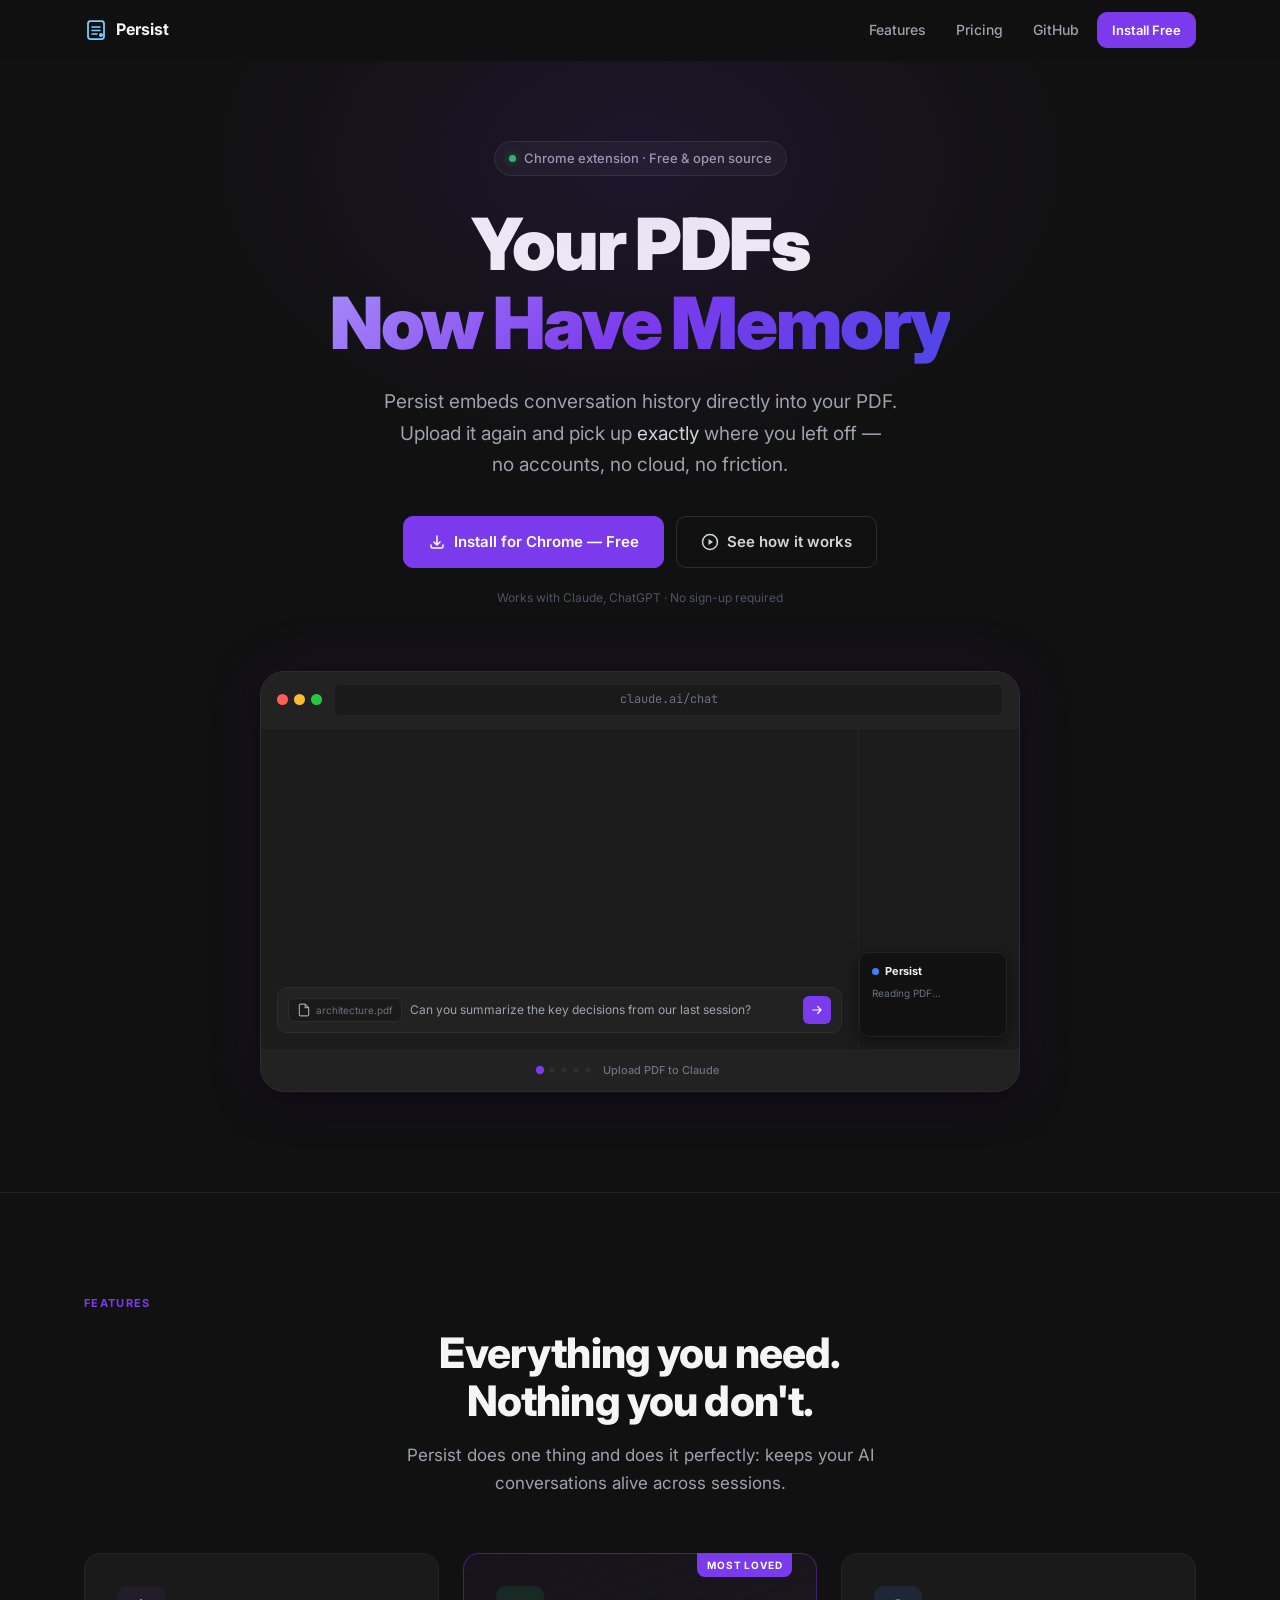
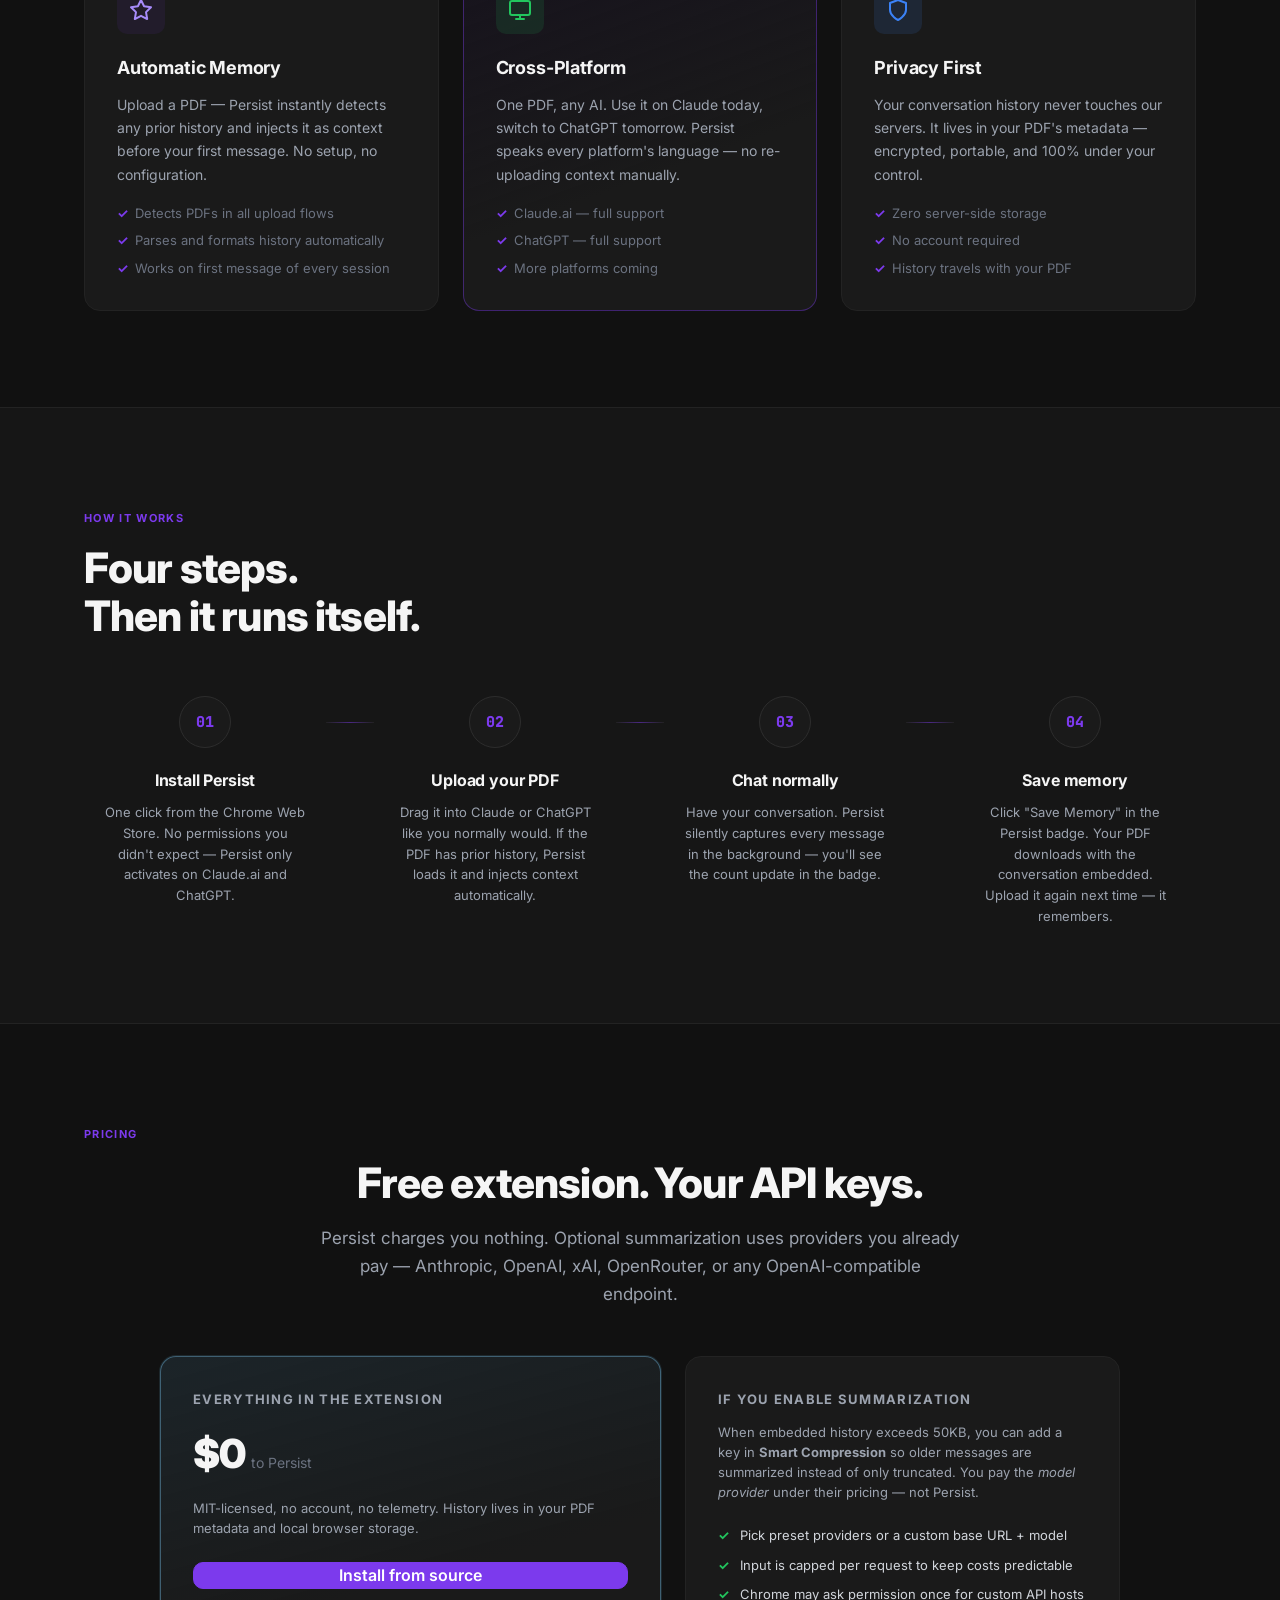
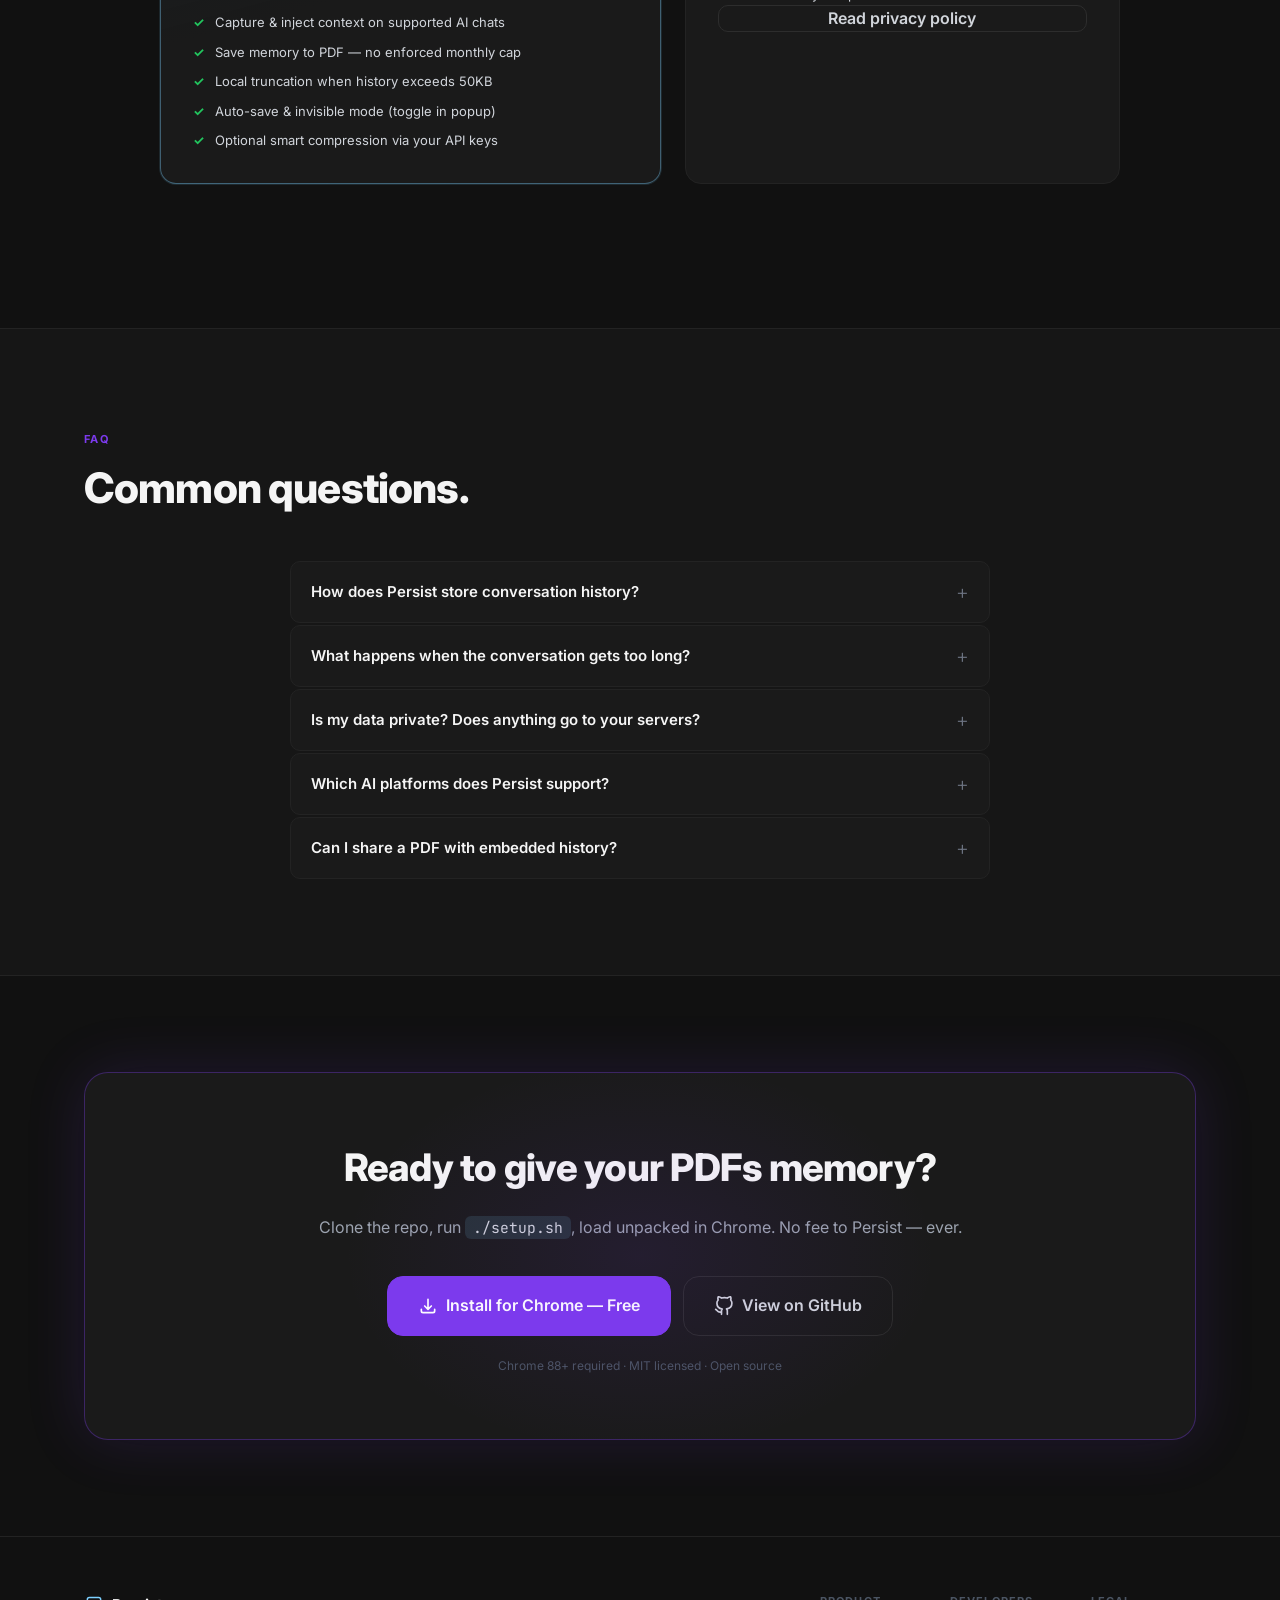
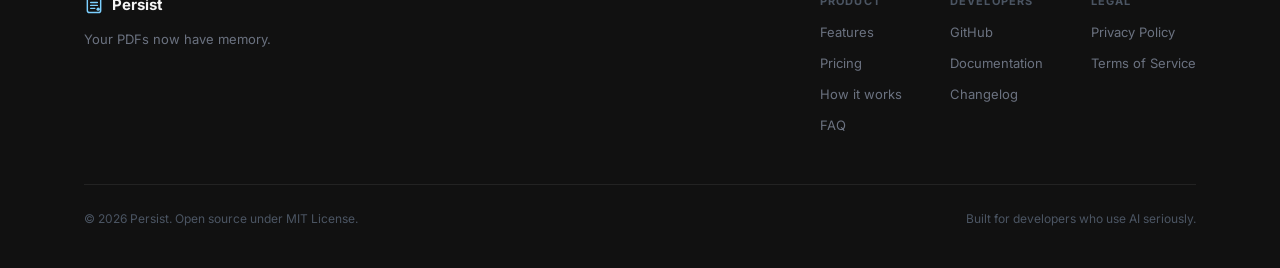
==== index.html @ d9204df2 "refactor: make repo root the Chrome extension; move site to website/ Made-with: Cursor" ====
<!DOCTYPE html>
<html lang="en">
<head>
  <meta charset="utf-8">
  <meta name="viewport" content="width=device-width, initial-scale=1">
  <meta name="description" content="Persist embeds conversation history directly into your PDF. Upload it again on Claude or ChatGPT and pick up exactly where you left off — no accounts, no cloud.">
  <meta property="og:title" content="Persist — Your PDFs Now Have Memory">
  <meta property="og:description" content="Persist conversation history across AI sessions. History lives inside your PDF.">
  <meta property="og:type" content="website">
  <title>Persist — Your PDFs Now Have Memory</title>
  <link rel="preconnect" href="https://fonts.googleapis.com">
  <link rel="preconnect" href="https://fonts.gstatic.com" crossorigin>
  <link href="https://fonts.googleapis.com/css2?family=Inter:wght@300;400;500;600;700;800;900&family=JetBrains+Mono:wght@400;500&display=swap" rel="stylesheet">
  <link rel="stylesheet" href="landing/styles.css">
</head>
<body>

  <!-- NAV -->
  <nav class="nav" id="nav">
    <div class="nav-inner">
      <a href="./" class="nav-logo" aria-label="Persist home">
        <svg width="24" height="24" viewBox="0 0 24 24" fill="none" aria-hidden="true">
          <rect x="4" y="3" width="16" height="18" rx="2.5" stroke="#7cd0ff" stroke-width="1.75"/>
          <path d="M8 9h8M8 12.5h8M8 16h5" stroke="#7cd0ff" stroke-width="1.65" stroke-linecap="round"/>
          <circle cx="17" cy="17" r="2" fill="#7cd0ff"/>
        </svg>
        <span>Persist</span>
      </a>
      <div class="nav-links">
        <a href="#features" class="nav-link">Features</a>
        <a href="#pricing" class="nav-link">Pricing</a>
        <a href="https://github.com/persist-extension/persist" class="nav-link" target="_blank" rel="noopener">GitHub</a>
        <a href="#install" class="btn btn-primary btn-sm">Install Free</a>
      </div>
      <button class="nav-hamburger" id="nav-hamburger" aria-label="Open menu">
        <span></span><span></span><span></span>
      </button>
    </div>
    <div class="nav-mobile" id="nav-mobile">
      <a href="#features" class="nav-link">Features</a>
      <a href="#pricing" class="nav-link">Pricing</a>
      <a href="https://github.com/persist-extension/persist" class="nav-link" target="_blank" rel="noopener">GitHub</a>
      <a href="#install" class="btn btn-primary">Install Free</a>
    </div>
  </nav>

  <!-- HERO -->
  <section class="hero" id="hero">
    <div class="hero-bg-glow" aria-hidden="true"></div>
    <div class="container">
      <div class="hero-content">
        <div class="hero-badge">
          <span class="hero-badge-dot"></span>
          Chrome extension · Free &amp; open source
        </div>
        <h1 class="hero-heading">
          Your PDFs<br>
          <span class="gradient-text">Now Have Memory</span>
        </h1>
        <p class="hero-subheading">
          Persist embeds conversation history directly into your PDF.<br>
          Upload it again and pick up <em>exactly</em> where you left off —<br>
          no accounts, no cloud, no friction.
        </p>
        <div class="hero-ctas">
          <a href="#install" class="btn btn-primary btn-lg" id="hero-install-btn">
            <svg width="18" height="18" viewBox="0 0 24 24" fill="none" aria-hidden="true">
              <path d="M4 16v2a2 2 0 002 2h12a2 2 0 002-2v-2M12 4v12M8 12l4 4 4-4" stroke="currentColor" stroke-width="2" stroke-linecap="round" stroke-linejoin="round"/>
            </svg>
            Install for Chrome — Free
          </a>
          <a href="#demo" class="btn btn-ghost btn-lg">
            <svg width="18" height="18" viewBox="0 0 24 24" fill="none" aria-hidden="true">
              <circle cx="12" cy="12" r="10" stroke="currentColor" stroke-width="2"/>
              <path d="M10 8l6 4-6 4V8z" fill="currentColor"/>
            </svg>
            See how it works
          </a>
        </div>
        <p class="hero-note">Works with Claude, ChatGPT · No sign-up required</p>
      </div>

      <!-- ANIMATED DEMO -->
      <div class="demo-window" id="demo" aria-label="Extension demo animation">
        <div class="demo-chrome">
          <div class="demo-chrome-dots">
            <span></span><span></span><span></span>
          </div>
          <div class="demo-chrome-url">claude.ai/chat</div>
        </div>
        <div class="demo-body">
          <!-- Left: Chat UI -->
          <div class="demo-chat">
            <div class="demo-chat-messages" id="demo-messages">
              <!-- Populated by JS -->
            </div>
            <div class="demo-chat-input-area">
              <div class="demo-attachment" id="demo-attachment">
                <svg width="14" height="14" viewBox="0 0 24 24" fill="none" aria-hidden="true">
                  <path d="M14 2H6a2 2 0 00-2 2v16a2 2 0 002 2h12a2 2 0 002-2V8l-6-6z" stroke="#9ca3af" stroke-width="2" stroke-linejoin="round"/>
                  <path d="M14 2v6h6" stroke="#9ca3af" stroke-width="2" stroke-linejoin="round"/>
                </svg>
                <span id="demo-attachment-name">architecture.pdf</span>
              </div>
              <div class="demo-chat-input" id="demo-input"></div>
              <button class="demo-send-btn" id="demo-send-btn" aria-label="Send">
                <svg width="14" height="14" viewBox="0 0 24 24" fill="none">
                  <path d="M5 12h14M13 6l6 6-6 6" stroke="white" stroke-width="2" stroke-linecap="round" stroke-linejoin="round"/>
                </svg>
              </button>
            </div>
          </div>

          <!-- Right: Persist Badge -->
          <div class="demo-badge-area">
            <div class="demo-persist-badge" id="demo-badge">
              <div class="demo-badge-header">
                <span class="demo-badge-dot" id="demo-badge-dot"></span>
                <span class="demo-badge-label" id="demo-badge-label">Persist</span>
              </div>
              <div class="demo-badge-status" id="demo-badge-status">Watching for PDF...</div>
              <div class="demo-badge-stats" id="demo-badge-stats"></div>
              <button class="demo-save-btn" id="demo-save-btn" style="display:none">Save Memory</button>
            </div>
          </div>
        </div>

        <!-- Phase label -->
        <div class="demo-phase-bar">
          <div class="demo-phase-dots" id="demo-phase-dots">
            <span class="demo-phase-dot active" data-phase="0"></span>
            <span class="demo-phase-dot" data-phase="1"></span>
            <span class="demo-phase-dot" data-phase="2"></span>
            <span class="demo-phase-dot" data-phase="3"></span>
            <span class="demo-phase-dot" data-phase="4"></span>
          </div>
          <span class="demo-phase-label" id="demo-phase-label">Upload PDF</span>
        </div>
      </div>
    </div>
  </section>

  <!-- FEATURES -->
  <section class="features" id="features">
    <div class="container">
      <div class="section-label">Features</div>
      <h2 class="section-heading">Everything you need.<br>Nothing you don't.</h2>
      <p class="section-subheading">Persist does one thing and does it perfectly: keeps your AI conversations alive across sessions.</p>

      <div class="features-grid">

        <div class="feature-card">
          <div class="feature-icon feature-icon-purple">
            <svg width="24" height="24" viewBox="0 0 24 24" fill="none" aria-hidden="true">
              <path d="M12 2l3.09 6.26L22 9.27l-5 4.87 1.18 6.88L12 17.77l-6.18 3.25L7 14.14 2 9.27l6.91-1.01L12 2z" stroke="currentColor" stroke-width="2" stroke-linejoin="round"/>
            </svg>
          </div>
          <h3 class="feature-title">Automatic Memory</h3>
          <p class="feature-desc">Upload a PDF — Persist instantly detects any prior history and injects it as context before your first message. No setup, no configuration.</p>
          <ul class="feature-list">
            <li>Detects PDFs in all upload flows</li>
            <li>Parses and formats history automatically</li>
            <li>Works on first message of every session</li>
          </ul>
        </div>

        <div class="feature-card feature-card-highlight">
          <div class="feature-card-popular">Most loved</div>
          <div class="feature-icon feature-icon-green">
            <svg width="24" height="24" viewBox="0 0 24 24" fill="none" aria-hidden="true">
              <rect x="2" y="3" width="20" height="14" rx="2" stroke="currentColor" stroke-width="2"/>
              <path d="M8 21h8M12 17v4" stroke="currentColor" stroke-width="2" stroke-linecap="round"/>
            </svg>
          </div>
          <h3 class="feature-title">Cross-Platform</h3>
          <p class="feature-desc">One PDF, any AI. Use it on Claude today, switch to ChatGPT tomorrow. Persist speaks every platform's language — no re-uploading context manually.</p>
          <ul class="feature-list">
            <li>Claude.ai — full support</li>
            <li>ChatGPT — full support</li>
            <li>More platforms coming</li>
          </ul>
        </div>

        <div class="feature-card">
          <div class="feature-icon feature-icon-blue">
            <svg width="24" height="24" viewBox="0 0 24 24" fill="none" aria-hidden="true">
              <path d="M12 22s8-4 8-10V5l-8-3-8 3v7c0 6 8 10 8 10z" stroke="currentColor" stroke-width="2" stroke-linejoin="round"/>
            </svg>
          </div>
          <h3 class="feature-title">Privacy First</h3>
          <p class="feature-desc">Your conversation history never touches our servers. It lives in your PDF's metadata — encrypted, portable, and 100% under your control.</p>
          <ul class="feature-list">
            <li>Zero server-side storage</li>
            <li>No account required</li>
            <li>History travels with your PDF</li>
          </ul>
        </div>

      </div>
    </div>
  </section>

  <!-- HOW IT WORKS -->
  <section class="how-it-works" id="how-it-works">
    <div class="container">
      <div class="section-label">How it works</div>
      <h2 class="section-heading">Four steps.<br>Then it runs itself.</h2>

      <div class="steps">
        <div class="step">
          <div class="step-number">01</div>
          <div class="step-content">
            <h3 class="step-title">Install Persist</h3>
            <p class="step-desc">One click from the Chrome Web Store. No permissions you didn't expect — Persist only activates on Claude.ai and ChatGPT.</p>
          </div>
        </div>
        <div class="step-connector" aria-hidden="true"></div>
        <div class="step">
          <div class="step-number">02</div>
          <div class="step-content">
            <h3 class="step-title">Upload your PDF</h3>
            <p class="step-desc">Drag it into Claude or ChatGPT like you normally would. If the PDF has prior history, Persist loads it and injects context automatically.</p>
          </div>
        </div>
        <div class="step-connector" aria-hidden="true"></div>
        <div class="step">
          <div class="step-number">03</div>
          <div class="step-content">
            <h3 class="step-title">Chat normally</h3>
            <p class="step-desc">Have your conversation. Persist silently captures every message in the background — you'll see the count update in the badge.</p>
          </div>
        </div>
        <div class="step-connector" aria-hidden="true"></div>
        <div class="step">
          <div class="step-number">04</div>
          <div class="step-content">
            <h3 class="step-title">Save memory</h3>
            <p class="step-desc">Click "Save Memory" in the Persist badge. Your PDF downloads with the conversation embedded. Upload it again next time — it remembers.</p>
          </div>
        </div>
      </div>
    </div>
  </section>

  <!-- PRICING -->
  <section class="pricing" id="pricing">
    <div class="container">
      <div class="section-label">Pricing</div>
      <h2 class="section-heading">Free extension. Your API keys.</h2>
      <p class="section-subheading">Persist charges you nothing. Optional summarization uses providers you already pay — Anthropic, OpenAI, xAI, OpenRouter, or any OpenAI-compatible endpoint.</p>

      <div class="pricing-layout">
        <div class="pricing-card pricing-card-primary">
          <div class="pricing-tier">Everything in the extension</div>
          <div class="pricing-price">
            <span class="pricing-amount">$0</span>
            <span class="pricing-period">to Persist</span>
          </div>
          <p class="pricing-desc">MIT-licensed, no account, no telemetry. History lives in your PDF metadata and local browser storage.</p>
          <a href="#install" class="btn btn-primary btn-full">Install from source</a>
          <ul class="pricing-features">
            <li class="feat-yes">Capture &amp; inject context on supported AI chats</li>
            <li class="feat-yes">Save memory to PDF — no enforced monthly cap</li>
            <li class="feat-yes">Local truncation when history exceeds 50KB</li>
            <li class="feat-yes">Auto-save &amp; invisible mode (toggle in popup)</li>
            <li class="feat-yes">Optional smart compression via your API keys</li>
          </ul>
        </div>

        <div class="pricing-card pricing-card-secondary">
          <div class="pricing-tier">If you enable summarization</div>
          <p class="pricing-desc pricing-desc-tight">When embedded history exceeds 50KB, you can add a key in <strong>Smart Compression</strong> so older messages are summarized instead of only truncated. You pay the <em>model provider</em> under their pricing — not Persist.</p>
          <ul class="pricing-features pricing-features-compact">
            <li class="feat-yes">Pick preset providers or a custom base URL + model</li>
            <li class="feat-yes">Input is capped per request to keep costs predictable</li>
            <li class="feat-yes">Chrome may ask permission once for custom API hosts</li>
          </ul>
          <a href="../privacy.md" class="btn btn-outline btn-full">Read privacy policy</a>
        </div>
      </div>
    </div>
  </section>

  <!-- FAQ -->
  <section class="faq" id="faq">
    <div class="container">
      <div class="section-label">FAQ</div>
      <h2 class="section-heading">Common questions.</h2>
      <div class="faq-list">

        <details class="faq-item">
          <summary class="faq-question">How does Persist store conversation history?</summary>
          <div class="faq-answer">
            <p>Persist writes conversation history to your PDF's metadata field — specifically the document info dictionary using a custom <code>PersistHistory</code> key. The data is base64-encoded JSON. Your original PDF content is never modified, only the metadata layer. The file size increase is proportional to the conversation length.</p>
          </div>
        </details>

        <details class="faq-item">
          <summary class="faq-question">What happens when the conversation gets too long?</summary>
          <div class="faq-answer">
            <p>Metadata is capped around 50KB. Without an API key, Persist truncates older messages locally and adds a notice. With an optional key (Smart Compression), it can summarize older turns using the provider and model you configure, keeping a fixed number of recent messages verbatim.</p>
          </div>
        </details>

        <details class="faq-item">
          <summary class="faq-question">Is my data private? Does anything go to your servers?</summary>
          <div class="faq-answer">
            <p>Persist does not run a backend for your chats. History is stored in the PDF and in local extension storage. If you enable summarization, message text is sent only to the API endpoint you choose, using your key — not to Persist.</p>
          </div>
        </details>

        <details class="faq-item">
          <summary class="faq-question">Which AI platforms does Persist support?</summary>
          <div class="faq-answer">
            <p>Persist currently supports <strong>Claude.ai</strong> and <strong>ChatGPT</strong>. Since history is stored in the PDF itself, you can use a PDF on Claude today and open it on ChatGPT tomorrow — the history travels with the file. Additional platforms are on the roadmap.</p>
          </div>
        </details>

        <details class="faq-item">
          <summary class="faq-question">Can I share a PDF with embedded history?</summary>
          <div class="faq-answer">
            <p>Yes. The file is a normal PDF; metadata is readable by tools that read PDF info. Recipients can continue the thread in any supported chat with Persist installed. Treat shared PDFs like any sensitive document.</p>
          </div>
        </details>

      </div>
    </div>
  </section>

  <!-- INSTALL CTA -->
  <section class="cta-section" id="install">
    <div class="container">
      <div class="cta-card">
        <div class="cta-glow" aria-hidden="true"></div>
        <h2 class="cta-heading">Ready to give your PDFs memory?</h2>
        <p class="cta-desc">Clone the repo, run <code class="cta-code">./setup.sh</code>, load unpacked in Chrome. No fee to Persist — ever.</p>
        <div class="cta-actions">
          <a href="https://chrome.google.com/webstore" class="btn btn-primary btn-xl" target="_blank" rel="noopener">
            <svg width="20" height="20" viewBox="0 0 24 24" fill="none" aria-hidden="true">
              <path d="M4 16v2a2 2 0 002 2h12a2 2 0 002-2v-2M12 4v12M8 12l4 4 4-4" stroke="currentColor" stroke-width="2" stroke-linecap="round" stroke-linejoin="round"/>
            </svg>
            Install for Chrome — Free
          </a>
          <a href="https://github.com/persist-extension/persist" class="btn btn-ghost btn-xl" target="_blank" rel="noopener">
            <svg width="20" height="20" viewBox="0 0 24 24" fill="none" aria-hidden="true">
              <path d="M9 19c-5 1.5-5-2.5-7-3m14 6v-3.87a3.37 3.37 0 00-.94-2.61c3.14-.35 6.44-1.54 6.44-7A5.44 5.44 0 0020 4.77 5.07 5.07 0 0019.91 1S18.73.65 16 2.48a13.38 13.38 0 00-7 0C6.27.65 5.09 1 5.09 1A5.07 5.07 0 005 4.77a5.44 5.44 0 00-1.5 3.78c0 5.42 3.3 6.61 6.44 7A3.37 3.37 0 009 18.13V22" stroke="currentColor" stroke-width="2" stroke-linecap="round" stroke-linejoin="round"/>
            </svg>
            View on GitHub
          </a>
        </div>
        <p class="cta-note">Chrome 88+ required · MIT licensed · Open source</p>
      </div>
    </div>
  </section>

  <!-- FOOTER -->
  <footer class="footer">
    <div class="container">
      <div class="footer-inner">
        <div class="footer-brand">
          <a href="./" class="footer-logo" aria-label="Persist home">
            <svg width="20" height="20" viewBox="0 0 24 24" fill="none" aria-hidden="true">
              <rect x="4" y="3" width="16" height="18" rx="2.5" stroke="#7cd0ff" stroke-width="1.75"/>
              <path d="M8 9h8M8 12.5h8M8 16h5" stroke="#7cd0ff" stroke-width="1.65" stroke-linecap="round"/>
              <circle cx="17" cy="17" r="2" fill="#7cd0ff"/>
            </svg>
            <span>Persist</span>
          </a>
          <p class="footer-tagline">Your PDFs now have memory.</p>
        </div>
        <nav class="footer-links" aria-label="Footer navigation">
          <div class="footer-link-group">
            <div class="footer-link-title">Product</div>
            <a href="#features" class="footer-link">Features</a>
            <a href="#pricing" class="footer-link">Pricing</a>
            <a href="#how-it-works" class="footer-link">How it works</a>
            <a href="#faq" class="footer-link">FAQ</a>
          </div>
          <div class="footer-link-group">
            <div class="footer-link-title">Developers</div>
            <a href="https://github.com/persist-extension/persist" class="footer-link" target="_blank" rel="noopener">GitHub</a>
            <a href="https://github.com/persist-extension/persist#readme" class="footer-link" target="_blank" rel="noopener">Documentation</a>
            <a href="https://github.com/persist-extension/persist/releases" class="footer-link" target="_blank" rel="noopener">Changelog</a>
          </div>
          <div class="footer-link-group">
            <div class="footer-link-title">Legal</div>
            <a href="../privacy.md" class="footer-link">Privacy Policy</a>
            <a href="https://usepersist.com/terms" class="footer-link" target="_blank" rel="noopener">Terms of Service</a>
          </div>
        </nav>
      </div>
      <div class="footer-bottom">
        <p class="footer-copyright">© 2026 Persist. Open source under MIT License.</p>
        <p class="footer-built">Built for developers who use AI seriously.</p>
      </div>
    </div>
  </footer>

  <script src="landing/script.js"></script>
</body>
</html>
---- landing/styles.css ----
/* website/landing/styles.css — Persist landing page styles */

/* ── Reset & Base ──────────────────────────────────────────────────────────── */

*, *::before, *::after {
  box-sizing: border-box;
  margin: 0;
  padding: 0;
}

:root {
  --bg:         #111111;
  --bg-2:       #161616;
  --bg-3:       #1c1c1c;
  --surface:    #1a1a1a;
  --surface-2:  #222222;
  --border:     #232323;
  --border-2:   #2d2d2d;

  --purple:     #7c3aed;
  --purple-2:   #6d28d9;
  --purple-3:   #5b21b6;
  --purple-glow: rgba(124, 58, 237, 0.18);
  --purple-faint: rgba(124, 58, 237, 0.08);

  --green:      #22c55e;
  --green-faint: rgba(34, 197, 94, 0.12);
  --blue:       #3b82f6;
  --blue-faint:  rgba(59, 130, 246, 0.12);

  --text:       #f5f5f5;
  --text-2:     #d1d5db;
  --text-3:     #9ca3af;
  --text-4:     #6b7280;
  --text-5:     #4b5563;

  --font:       'Inter', -apple-system, BlinkMacSystemFont, 'Segoe UI', sans-serif;
  --mono:       'JetBrains Mono', 'Fira Code', Menlo, Consolas, monospace;

  --radius-sm:  6px;
  --radius:     10px;
  --radius-lg:  16px;
  --radius-xl:  24px;

  --shadow-sm:  0 1px 3px rgba(0,0,0,0.4);
  --shadow:     0 4px 16px rgba(0,0,0,0.5);
  --shadow-lg:  0 8px 40px rgba(0,0,0,0.6);
  --shadow-glow: 0 0 60px rgba(124,58,237,0.15);

  --transition: 0.18s ease;
}

html {
  scroll-behavior: smooth;
  font-size: 16px;
}

body {
  background: var(--bg);
  color: var(--text);
  font-family: var(--font);
  line-height: 1.6;
  -webkit-font-smoothing: antialiased;
  -moz-osx-font-smoothing: grayscale;
  overflow-x: hidden;
}

img, svg { display: block; }
a { color: inherit; text-decoration: none; }
button { font-family: inherit; cursor: pointer; border: none; background: none; }
ul { list-style: none; }
details { cursor: pointer; }
summary { list-style: none; }
summary::-webkit-details-marker { display: none; }

.container {
  width: 100%;
  max-width: 1160px;
  margin: 0 auto;
  padding: 0 24px;
}

/* ── Buttons ────────────────────────────────────────────────────────────────── */

.btn {
  display: inline-flex;
  align-items: center;
  gap: 8px;
  font-weight: 600;
  border-radius: var(--radius);
  transition: background var(--transition), color var(--transition),
              border-color var(--transition), transform var(--transition),
              box-shadow var(--transition);
  white-space: nowrap;
  text-align: center;
  justify-content: center;
}

.btn-primary {
  background: var(--purple);
  color: #fff;
  border: 1px solid var(--purple);
}
.btn-primary:hover { background: var(--purple-2); border-color: var(--purple-2); }
.btn-primary:active { background: var(--purple-3); transform: translateY(1px); }

.btn-ghost {
  background: transparent;
  color: var(--text-2);
  border: 1px solid var(--border-2);
}
.btn-ghost:hover { background: var(--surface); color: var(--text); }

.btn-outline {
  background: transparent;
  color: var(--text-2);
  border: 1px solid var(--border-2);
}
.btn-outline:hover { background: var(--surface); color: var(--text); border-color: var(--text-4); }

.btn-sm  { font-size: 13px; padding: 7px 14px; }
.btn-md  { font-size: 14px; padding: 10px 18px; }
.btn-lg  { font-size: 15px; padding: 13px 24px; }
.btn-xl  { font-size: 16px; padding: 16px 30px; border-radius: var(--radius-lg); }
.btn-full { width: 100%; }

/* ── Section common ─────────────────────────────────────────────────────────── */

.section-label {
  display: inline-block;
  font-size: 11px;
  font-weight: 700;
  text-transform: uppercase;
  letter-spacing: 0.12em;
  color: var(--purple);
  margin-bottom: 16px;
}

.section-heading {
  font-size: clamp(28px, 4vw, 42px);
  font-weight: 800;
  line-height: 1.15;
  letter-spacing: -0.02em;
  color: var(--text);
  margin-bottom: 16px;
}

.section-subheading {
  font-size: 17px;
  color: var(--text-3);
  max-width: 560px;
  line-height: 1.65;
}

.gradient-text {
  background: linear-gradient(135deg, #a78bfa 0%, #7c3aed 50%, #4f46e5 100%);
  -webkit-background-clip: text;
  -webkit-text-fill-color: transparent;
  background-clip: text;
}

/* ── Nav ────────────────────────────────────────────────────────────────────── */

.nav {
  position: sticky;
  top: 0;
  z-index: 1000;
  background: rgba(17, 17, 17, 0.85);
  border-bottom: 1px solid transparent;
  backdrop-filter: blur(16px);
  -webkit-backdrop-filter: blur(16px);
  transition: border-color var(--transition);
}

.nav.scrolled {
  border-bottom-color: var(--border);
}

.nav-inner {
  display: flex;
  align-items: center;
  justify-content: space-between;
  height: 60px;
  max-width: 1160px;
  margin: 0 auto;
  padding: 0 24px;
}

.nav-logo {
  display: flex;
  align-items: center;
  gap: 8px;
  font-size: 16px;
  font-weight: 700;
  color: var(--text);
}
.nav-logo:hover { color: var(--text); }

.nav-links {
  display: flex;
  align-items: center;
  gap: 6px;
}

.nav-link {
  font-size: 14px;
  color: var(--text-3);
  padding: 6px 12px;
  border-radius: var(--radius-sm);
  transition: color var(--transition), background var(--transition);
  font-weight: 500;
}
.nav-link:hover { color: var(--text); background: var(--surface); }

.nav-hamburger {
  display: none;
  flex-direction: column;
  gap: 5px;
  padding: 6px;
  border-radius: var(--radius-sm);
}
.nav-hamburger span {
  display: block;
  width: 22px;
  height: 2px;
  background: var(--text-3);
  border-radius: 1px;
  transition: transform var(--transition), opacity var(--transition);
}
.nav-hamburger.open span:nth-child(1) { transform: translateY(7px) rotate(45deg); }
.nav-hamburger.open span:nth-child(2) { opacity: 0; }
.nav-hamburger.open span:nth-child(3) { transform: translateY(-7px) rotate(-45deg); }

.nav-mobile {
  display: none;
  flex-direction: column;
  gap: 4px;
  padding: 12px 24px 16px;
  border-top: 1px solid var(--border);
}
.nav-mobile.open { display: flex; }
.nav-mobile .nav-link { padding: 10px 14px; }
.nav-mobile .btn { margin-top: 8px; }

/* ── Hero ───────────────────────────────────────────────────────────────────── */

.hero {
  position: relative;
  padding: 80px 0 100px;
  overflow: hidden;
}

.hero-bg-glow {
  position: absolute;
  top: -200px;
  left: 50%;
  transform: translateX(-50%);
  width: 900px;
  height: 600px;
  background: radial-gradient(ellipse at center, rgba(124,58,237,0.12) 0%, transparent 70%);
  pointer-events: none;
}

.hero-content {
  text-align: center;
  margin-bottom: 64px;
}

.hero-badge {
  display: inline-flex;
  align-items: center;
  gap: 8px;
  font-size: 13px;
  color: var(--text-3);
  background: var(--surface);
  border: 1px solid var(--border-2);
  border-radius: 100px;
  padding: 6px 14px;
  margin-bottom: 28px;
  font-weight: 500;
}

.hero-badge-dot {
  width: 7px;
  height: 7px;
  border-radius: 50%;
  background: var(--green);
  box-shadow: 0 0 8px rgba(34,197,94,0.6);
  animation: pulse-dot 2s ease-in-out infinite;
}

@keyframes pulse-dot {
  0%, 100% { opacity: 1; }
  50% { opacity: 0.5; }
}

.hero-heading {
  font-size: clamp(38px, 6vw, 72px);
  font-weight: 900;
  line-height: 1.1;
  letter-spacing: -0.03em;
  color: var(--text);
  margin-bottom: 24px;
}

.hero-subheading {
  font-size: clamp(16px, 2vw, 19px);
  color: var(--text-3);
  line-height: 1.65;
  max-width: 600px;
  margin: 0 auto 36px;
}

.hero-subheading em { font-style: normal; color: var(--text-2); }

.hero-ctas {
  display: flex;
  align-items: center;
  justify-content: center;
  gap: 12px;
  flex-wrap: wrap;
  margin-bottom: 20px;
}

.hero-note {
  font-size: 12px;
  color: var(--text-5);
}

/* ── Demo Window ─────────────────────────────────────────────────────────────── */

.demo-window {
  max-width: 760px;
  margin: 0 auto;
  background: var(--bg-3);
  border: 1px solid var(--border-2);
  border-radius: var(--radius-xl);
  overflow: hidden;
  box-shadow: var(--shadow-lg), var(--shadow-glow);
}

.demo-chrome {
  display: flex;
  align-items: center;
  gap: 12px;
  padding: 12px 16px;
  background: var(--surface-2);
  border-bottom: 1px solid var(--border);
}

.demo-chrome-dots {
  display: flex;
  gap: 6px;
}

.demo-chrome-dots span {
  width: 11px;
  height: 11px;
  border-radius: 50%;
  background: var(--border-2);
}

.demo-chrome-dots span:nth-child(1) { background: #ff5f57; }
.demo-chrome-dots span:nth-child(2) { background: #ffbd2e; }
.demo-chrome-dots span:nth-child(3) { background: #28c840; }

.demo-chrome-url {
  flex: 1;
  background: var(--surface);
  border-radius: 6px;
  padding: 5px 12px;
  font-size: 12px;
  color: var(--text-4);
  font-family: var(--mono);
  text-align: center;
  border: 1px solid var(--border);
}

.demo-body {
  display: flex;
  min-height: 320px;
  position: relative;
}

.demo-chat {
  flex: 1;
  display: flex;
  flex-direction: column;
  padding: 16px;
  gap: 12px;
  border-right: 1px solid var(--border);
}

.demo-chat-messages {
  flex: 1;
  display: flex;
  flex-direction: column;
  gap: 10px;
  overflow: hidden;
}

/* Message bubbles */
.demo-msg {
  max-width: 85%;
  padding: 9px 13px;
  border-radius: 12px;
  font-size: 12px;
  line-height: 1.5;
  opacity: 0;
  transform: translateY(10px);
  transition: opacity 0.4s ease, transform 0.4s ease;
}

.demo-msg.visible {
  opacity: 1;
  transform: translateY(0);
}

.demo-msg-user {
  align-self: flex-end;
  background: var(--purple);
  color: #fff;
  border-bottom-right-radius: 4px;
}

.demo-msg-assistant {
  align-self: flex-start;
  background: var(--surface-2);
  color: var(--text-2);
  border-bottom-left-radius: 4px;
  border: 1px solid var(--border-2);
}

.demo-msg-context {
  align-self: flex-start;
  background: transparent;
  border: 1px solid var(--border-2);
  color: var(--text-4);
  border-radius: 8px;
  font-family: var(--mono);
  font-size: 10px;
  width: 100%;
  max-width: 100%;
  padding: 8px 10px;
}

/* Chat input area */
.demo-chat-input-area {
  display: flex;
  align-items: center;
  gap: 8px;
  background: var(--surface-2);
  border: 1px solid var(--border-2);
  border-radius: 10px;
  padding: 8px 10px;
}

.demo-attachment {
  display: flex;
  align-items: center;
  gap: 5px;
  background: var(--surface);
  border: 1px solid var(--border-2);
  border-radius: 6px;
  padding: 3px 8px;
  font-size: 10px;
  color: var(--text-4);
  white-space: nowrap;
  flex-shrink: 0;
  opacity: 0;
  transform: scale(0.9);
  transition: opacity 0.4s, transform 0.3s;
}

.demo-attachment.visible {
  opacity: 1;
  transform: scale(1);
}

.demo-chat-input {
  flex: 1;
  font-size: 12px;
  color: var(--text-3);
  min-height: 18px;
  font-family: var(--font);
  white-space: pre-wrap;
  word-break: break-word;
}

.demo-send-btn {
  width: 28px;
  height: 28px;
  border-radius: 6px;
  background: var(--purple);
  display: flex;
  align-items: center;
  justify-content: center;
  flex-shrink: 0;
  opacity: 0;
  transition: opacity 0.3s;
}

.demo-send-btn.visible { opacity: 1; }

/* ── Demo Badge ──────────────────────────────────────────────────────────────── */

.demo-badge-area {
  width: 160px;
  display: flex;
  flex-direction: column;
  justify-content: flex-end;
  align-items: flex-end;
  padding: 12px;
  position: relative;
}

.demo-persist-badge {
  background: #111111;
  border: 1px solid #222;
  border-radius: 10px;
  padding: 10px 12px;
  width: 148px;
  box-shadow: var(--shadow);
  opacity: 0;
  transform: translateY(12px) scale(0.95);
  transition: opacity 0.5s ease, transform 0.5s ease;
}

.demo-persist-badge.visible {
  opacity: 1;
  transform: translateY(0) scale(1);
}

.demo-badge-header {
  display: flex;
  align-items: center;
  gap: 6px;
  margin-bottom: 5px;
}

.demo-badge-dot {
  width: 7px;
  height: 7px;
  border-radius: 50%;
  background: var(--blue);
  flex-shrink: 0;
  transition: background 0.4s;
}

.demo-badge-dot.green { background: var(--green); box-shadow: 0 0 6px rgba(34,197,94,0.5); }

.demo-badge-label {
  font-size: 11px;
  font-weight: 700;
  color: #f0f0f0;
}

.demo-badge-status {
  font-size: 10px;
  color: #6b7280;
  line-height: 1.4;
  margin-bottom: 4px;
  transition: color 0.3s;
}

.demo-badge-stats {
  font-size: 10px;
  color: #4b5563;
  margin-bottom: 8px;
  min-height: 14px;
  transition: color 0.3s;
}

.demo-save-btn {
  width: 100%;
  background: var(--purple);
  color: #fff;
  border-radius: 6px;
  padding: 7px 0;
  font-size: 11px;
  font-weight: 600;
  text-align: center;
  cursor: pointer;
  border: none;
  font-family: var(--font);
  transition: background 0.2s, transform 0.1s;
}

.demo-save-btn:hover { background: var(--purple-2); }
.demo-save-btn.saving { background: #374151; color: #6b7280; }
.demo-save-btn.saved { background: #166534; color: var(--green); }

/* ── Demo Phase bar ─────────────────────────────────────────────────────────── */

.demo-phase-bar {
  display: flex;
  align-items: center;
  justify-content: center;
  gap: 12px;
  padding: 12px 0;
  border-top: 1px solid var(--border);
  background: var(--surface-2);
}

.demo-phase-dots {
  display: flex;
  gap: 6px;
}

.demo-phase-dot {
  width: 6px;
  height: 6px;
  border-radius: 50%;
  background: var(--border-2);
  cursor: pointer;
  transition: background 0.3s, transform 0.3s;
}

.demo-phase-dot.active {
  background: var(--purple);
  transform: scale(1.4);
}

.demo-phase-label {
  font-size: 11px;
  color: var(--text-4);
  font-weight: 500;
  min-width: 140px;
  text-align: left;
}

/* ── Features ────────────────────────────────────────────────────────────────── */

.features {
  padding: 96px 0;
  border-top: 1px solid var(--border);
}

.features .section-heading,
.features .section-subheading,
.features .section-label {
  text-align: center;
}

.features .section-subheading {
  margin: 0 auto 56px;
}

.features-grid {
  display: grid;
  grid-template-columns: repeat(3, 1fr);
  gap: 24px;
  align-items: start;
}

.feature-card {
  background: var(--surface);
  border: 1px solid var(--border);
  border-radius: var(--radius-lg);
  padding: 32px;
  position: relative;
  transition: border-color var(--transition), box-shadow var(--transition), transform var(--transition);
}

.feature-card:hover {
  border-color: var(--border-2);
  box-shadow: var(--shadow);
  transform: translateY(-2px);
}

.feature-card-highlight {
  border-color: rgba(124,58,237,0.4);
  background: linear-gradient(160deg, rgba(124,58,237,0.06) 0%, var(--surface) 60%);
}

.feature-card-highlight:hover {
  border-color: rgba(124,58,237,0.7);
  box-shadow: 0 8px 32px rgba(124,58,237,0.12);
}

.feature-card-popular {
  position: absolute;
  top: -1px;
  right: 24px;
  background: var(--purple);
  color: #fff;
  font-size: 10px;
  font-weight: 700;
  text-transform: uppercase;
  letter-spacing: 0.08em;
  padding: 4px 10px;
  border-radius: 0 0 8px 8px;
}

.feature-icon {
  width: 48px;
  height: 48px;
  border-radius: var(--radius);
  display: flex;
  align-items: center;
  justify-content: center;
  margin-bottom: 20px;
}

.feature-icon-purple { background: var(--purple-faint); color: #a78bfa; }
.feature-icon-green  { background: var(--green-faint);  color: var(--green); }
.feature-icon-blue   { background: var(--blue-faint);   color: var(--blue); }

.feature-title {
  font-size: 18px;
  font-weight: 700;
  color: var(--text);
  margin-bottom: 10px;
  letter-spacing: -0.01em;
}

.feature-desc {
  font-size: 14px;
  color: var(--text-3);
  line-height: 1.65;
  margin-bottom: 18px;
}

.feature-list {
  display: flex;
  flex-direction: column;
  gap: 8px;
}

.feature-list li {
  font-size: 13px;
  color: var(--text-4);
  padding-left: 18px;
  position: relative;
  line-height: 1.5;
}

.feature-list li::before {
  content: '✓';
  position: absolute;
  left: 0;
  color: var(--purple);
  font-weight: 700;
}

/* ── How it works ────────────────────────────────────────────────────────────── */

.how-it-works {
  padding: 96px 0;
  border-top: 1px solid var(--border);
  background: var(--bg-2);
}

.steps {
  display: flex;
  align-items: flex-start;
  gap: 0;
  margin-top: 56px;
}

.step {
  flex: 1;
  display: flex;
  flex-direction: column;
  align-items: center;
  text-align: center;
  padding: 0 16px;
}

.step-number {
  width: 52px;
  height: 52px;
  border-radius: 50%;
  background: var(--surface);
  border: 1px solid var(--border-2);
  display: flex;
  align-items: center;
  justify-content: center;
  font-size: 15px;
  font-weight: 800;
  color: var(--purple);
  font-family: var(--mono);
  margin-bottom: 20px;
  flex-shrink: 0;
  position: relative;
  z-index: 1;
}

.step-connector {
  flex-shrink: 0;
  width: 48px;
  height: 1px;
  background: linear-gradient(90deg, var(--border-2), var(--purple), var(--border-2));
  margin-top: 26px;
  opacity: 0.5;
}

.step-content { max-width: 200px; }

.step-title {
  font-size: 16px;
  font-weight: 700;
  color: var(--text);
  margin-bottom: 8px;
  letter-spacing: -0.01em;
}

.step-desc {
  font-size: 13px;
  color: var(--text-3);
  line-height: 1.6;
}

/* ── Pricing ─────────────────────────────────────────────────────────────────── */

.pricing {
  padding: 96px 0;
  border-top: 1px solid var(--border);
}

.pricing .section-heading,
.pricing .section-label,
.pricing .section-subheading {
  text-align: center;
}
.pricing .section-subheading { margin: 0 auto 48px; max-width: 640px; }

.pricing-layout {
  display: grid;
  grid-template-columns: 1.15fr 1fr;
  gap: 24px;
  max-width: 960px;
  margin: 0 auto 48px;
  align-items: stretch;
}

.pricing-grid {
  display: grid;
  grid-template-columns: repeat(3, 1fr);
  gap: 20px;
  margin-bottom: 64px;
  align-items: start;
}

.pricing-card {
  background: var(--surface);
  border: 1px solid var(--border);
  border-radius: var(--radius-lg);
  padding: 32px;
  position: relative;
  transition: border-color var(--transition), box-shadow var(--transition);
}

.pricing-card-featured {
  border-color: rgba(124,58,237,0.5);
  background: linear-gradient(170deg, rgba(124,58,237,0.07) 0%, var(--surface) 50%);
  box-shadow: 0 0 0 1px rgba(124,58,237,0.2), var(--shadow-glow);
}

.pricing-card-primary {
  border-color: rgba(124, 208, 255, 0.38);
  background: linear-gradient(165deg, rgba(124, 208, 255, 0.1) 0%, var(--surface) 52%);
  box-shadow: 0 0 0 1px rgba(124, 208, 255, 0.12);
}

.pricing-card-secondary {
  border-color: var(--border);
  background: var(--surface);
}

.pricing-desc-tight {
  min-height: 0;
  margin-bottom: 16px;
}

.pricing-features-compact {
  margin-top: 0;
  gap: 8px;
}

.pricing-features-compact li {
  font-size: 12px;
}

.pricing-popular-badge {
  position: absolute;
  top: -1px;
  left: 50%;
  transform: translateX(-50%);
  background: var(--purple);
  color: #fff;
  font-size: 10px;
  font-weight: 700;
  text-transform: uppercase;
  letter-spacing: 0.1em;
  padding: 4px 14px;
  border-radius: 0 0 10px 10px;
  white-space: nowrap;
}

.pricing-tier {
  font-size: 13px;
  font-weight: 700;
  text-transform: uppercase;
  letter-spacing: 0.1em;
  color: var(--text-3);
  margin-bottom: 12px;
}

.pricing-price {
  display: flex;
  align-items: baseline;
  gap: 6px;
  margin-bottom: 12px;
}

.pricing-amount {
  font-size: 40px;
  font-weight: 900;
  color: var(--text);
  letter-spacing: -0.03em;
}

.pricing-period {
  font-size: 14px;
  color: var(--text-4);
}

.pricing-desc {
  font-size: 13px;
  color: var(--text-3);
  line-height: 1.55;
  margin-bottom: 24px;
  min-height: 40px;
}

.pricing-features {
  margin-top: 24px;
  display: flex;
  flex-direction: column;
  gap: 10px;
}

.pricing-features li {
  font-size: 13px;
  padding-left: 22px;
  position: relative;
  line-height: 1.5;
}

.feat-yes {
  color: var(--text-2);
}
.feat-yes::before {
  content: '✓';
  position: absolute;
  left: 0;
  color: var(--green);
  font-weight: 700;
}

.feat-no {
  color: var(--text-5);
}
.feat-no::before {
  content: '–';
  position: absolute;
  left: 2px;
  color: var(--text-5);
}

/* ── Comparison Table ────────────────────────────────────────────────────────── */

.comparison-table-wrap {
  overflow-x: auto;
  border-radius: var(--radius-lg);
  border: 1px solid var(--border);
}

.comparison-table {
  width: 100%;
  border-collapse: collapse;
  font-size: 13px;
}

.comparison-table th,
.comparison-table td {
  padding: 14px 20px;
  border-bottom: 1px solid var(--border);
  text-align: center;
  color: var(--text-3);
}

.comparison-table th {
  background: var(--surface-2);
  color: var(--text);
  font-weight: 700;
  font-size: 12px;
  text-transform: uppercase;
  letter-spacing: 0.06em;
}

.comparison-table td:first-child,
.comparison-table th:first-child {
  text-align: left;
  color: var(--text-2);
}

.comparison-table tr:last-child td { border-bottom: none; }

.comparison-table tr:hover td { background: rgba(255,255,255,0.02); }

.col-featured {
  background: rgba(124, 58, 237, 0.06);
  color: var(--text-2) !important;
}

.feat-yes-mark { color: var(--green); font-weight: 700; font-size: 15px; }
.feat-no-mark  { color: var(--text-5); font-size: 15px; }

/* ── FAQ ─────────────────────────────────────────────────────────────────────── */

.faq {
  padding: 96px 0;
  border-top: 1px solid var(--border);
  background: var(--bg-2);
}

.faq-list {
  max-width: 700px;
  margin: 48px auto 0;
  display: flex;
  flex-direction: column;
  gap: 2px;
}

.faq-item {
  background: var(--surface);
  border: 1px solid var(--border);
  border-radius: var(--radius);
  overflow: hidden;
  transition: border-color var(--transition);
}

.faq-item[open] {
  border-color: var(--border-2);
}

.faq-question {
  display: flex;
  align-items: center;
  justify-content: space-between;
  padding: 18px 20px;
  font-size: 15px;
  font-weight: 600;
  color: var(--text);
  cursor: pointer;
  gap: 12px;
  transition: color var(--transition);
  user-select: none;
}

.faq-question::after {
  content: '+';
  font-size: 20px;
  font-weight: 300;
  color: var(--text-4);
  flex-shrink: 0;
  line-height: 1;
  transition: transform var(--transition), color var(--transition);
}

details[open] .faq-question::after {
  transform: rotate(45deg);
  color: var(--purple);
}

.faq-answer {
  padding: 0 20px 18px;
  border-top: 1px solid var(--border);
}

.faq-answer p {
  font-size: 14px;
  color: var(--text-3);
  line-height: 1.7;
  padding-top: 14px;
}

.faq-answer code {
  font-family: var(--mono);
  font-size: 12px;
  background: var(--surface-2);
  padding: 2px 6px;
  border-radius: 4px;
  color: #a78bfa;
}

/* ── CTA Section ─────────────────────────────────────────────────────────────── */

.cta-section {
  padding: 96px 0;
  border-top: 1px solid var(--border);
}

.cta-card {
  background: var(--surface);
  border: 1px solid rgba(124,58,237,0.35);
  border-radius: var(--radius-xl);
  padding: 64px 48px;
  text-align: center;
  position: relative;
  overflow: hidden;
  box-shadow: var(--shadow-glow);
}

.cta-glow {
  position: absolute;
  top: 50%;
  left: 50%;
  transform: translate(-50%, -50%);
  width: 600px;
  height: 400px;
  background: radial-gradient(ellipse, rgba(124,58,237,0.1) 0%, transparent 70%);
  pointer-events: none;
}

.cta-heading {
  font-size: clamp(26px, 4vw, 38px);
  font-weight: 800;
  letter-spacing: -0.02em;
  color: var(--text);
  margin-bottom: 16px;
}

.cta-desc {
  font-size: 16px;
  color: var(--text-3);
  margin-bottom: 36px;
  line-height: 1.65;
}

.cta-code {
  font-family: 'JetBrains Mono', ui-monospace, monospace;
  font-size: 0.92em;
  padding: 2px 8px;
  border-radius: 6px;
  background: rgba(124, 208, 255, 0.12);
  color: var(--text-2);
}

.cta-actions {
  display: flex;
  align-items: center;
  justify-content: center;
  gap: 12px;
  flex-wrap: wrap;
  margin-bottom: 20px;
}

.cta-note {
  font-size: 12px;
  color: var(--text-5);
}

/* ── Footer ──────────────────────────────────────────────────────────────────── */

.footer {
  border-top: 1px solid var(--border);
  padding: 56px 0 40px;
}

.footer-inner {
  display: flex;
  justify-content: space-between;
  gap: 48px;
  margin-bottom: 48px;
}

.footer-brand {
  max-width: 240px;
}

.footer-logo {
  display: flex;
  align-items: center;
  gap: 8px;
  font-size: 15px;
  font-weight: 700;
  color: var(--text);
  margin-bottom: 12px;
}

.footer-tagline {
  font-size: 13px;
  color: var(--text-4);
  line-height: 1.55;
}

.footer-links {
  display: flex;
  gap: 48px;
  flex-wrap: wrap;
}

.footer-link-group {
  display: flex;
  flex-direction: column;
  gap: 10px;
}

.footer-link-title {
  font-size: 11px;
  font-weight: 700;
  text-transform: uppercase;
  letter-spacing: 0.1em;
  color: var(--text-5);
  margin-bottom: 2px;
}

.footer-link {
  font-size: 13px;
  color: var(--text-4);
  transition: color var(--transition);
}
.footer-link:hover { color: var(--text-2); }

.footer-bottom {
  display: flex;
  justify-content: space-between;
  align-items: center;
  padding-top: 24px;
  border-top: 1px solid var(--border);
  gap: 16px;
  flex-wrap: wrap;
}

.footer-copyright,
.footer-built {
  font-size: 12px;
  color: var(--text-5);
}

/* ── Fade-in animations ──────────────────────────────────────────────────────── */

.fade-in {
  opacity: 0;
  transform: translateY(20px);
  transition: opacity 0.6s ease, transform 0.6s ease;
}

.fade-in.visible {
  opacity: 1;
  transform: translateY(0);
}

/* ── Responsive ──────────────────────────────────────────────────────────────── */

@media (max-width: 900px) {
  .features-grid {
    grid-template-columns: 1fr;
    max-width: 520px;
    margin: 0 auto;
  }

  .pricing-layout {
    grid-template-columns: 1fr;
    max-width: 480px;
  }

  .pricing-grid {
    grid-template-columns: 1fr;
    max-width: 420px;
    margin: 0 auto 48px;
  }

  .steps {
    flex-direction: column;
    align-items: center;
    gap: 24px;
  }

  .step-connector {
    width: 1px;
    height: 32px;
    margin: 0;
    background: linear-gradient(180deg, var(--border-2), var(--purple), var(--border-2));
  }

  .step { padding: 0; }
  .step-content { max-width: 340px; }

  .footer-inner { flex-direction: column; }
  .footer-links { gap: 32px; }
}

@media (max-width: 700px) {
  .nav-links { display: none; }
  .nav-hamburger { display: flex; }

  .hero { padding: 56px 0 72px; }
  .hero-subheading br { display: none; }

  .demo-body { flex-direction: column; }
  .demo-badge-area {
    width: 100%;
    flex-direction: row;
    justify-content: center;
    padding: 12px 16px;
    border-top: 1px solid var(--border);
    border-right: none;
  }
  .demo-persist-badge { width: 200px; }

  .cta-card { padding: 40px 24px; }

  .footer-bottom { flex-direction: column; text-align: center; }
}

@media (max-width: 480px) {
  .hero-ctas { flex-direction: column; align-items: center; }
  .cta-actions { flex-direction: column; align-items: center; }
  .btn-xl { width: 100%; max-width: 320px; }
}
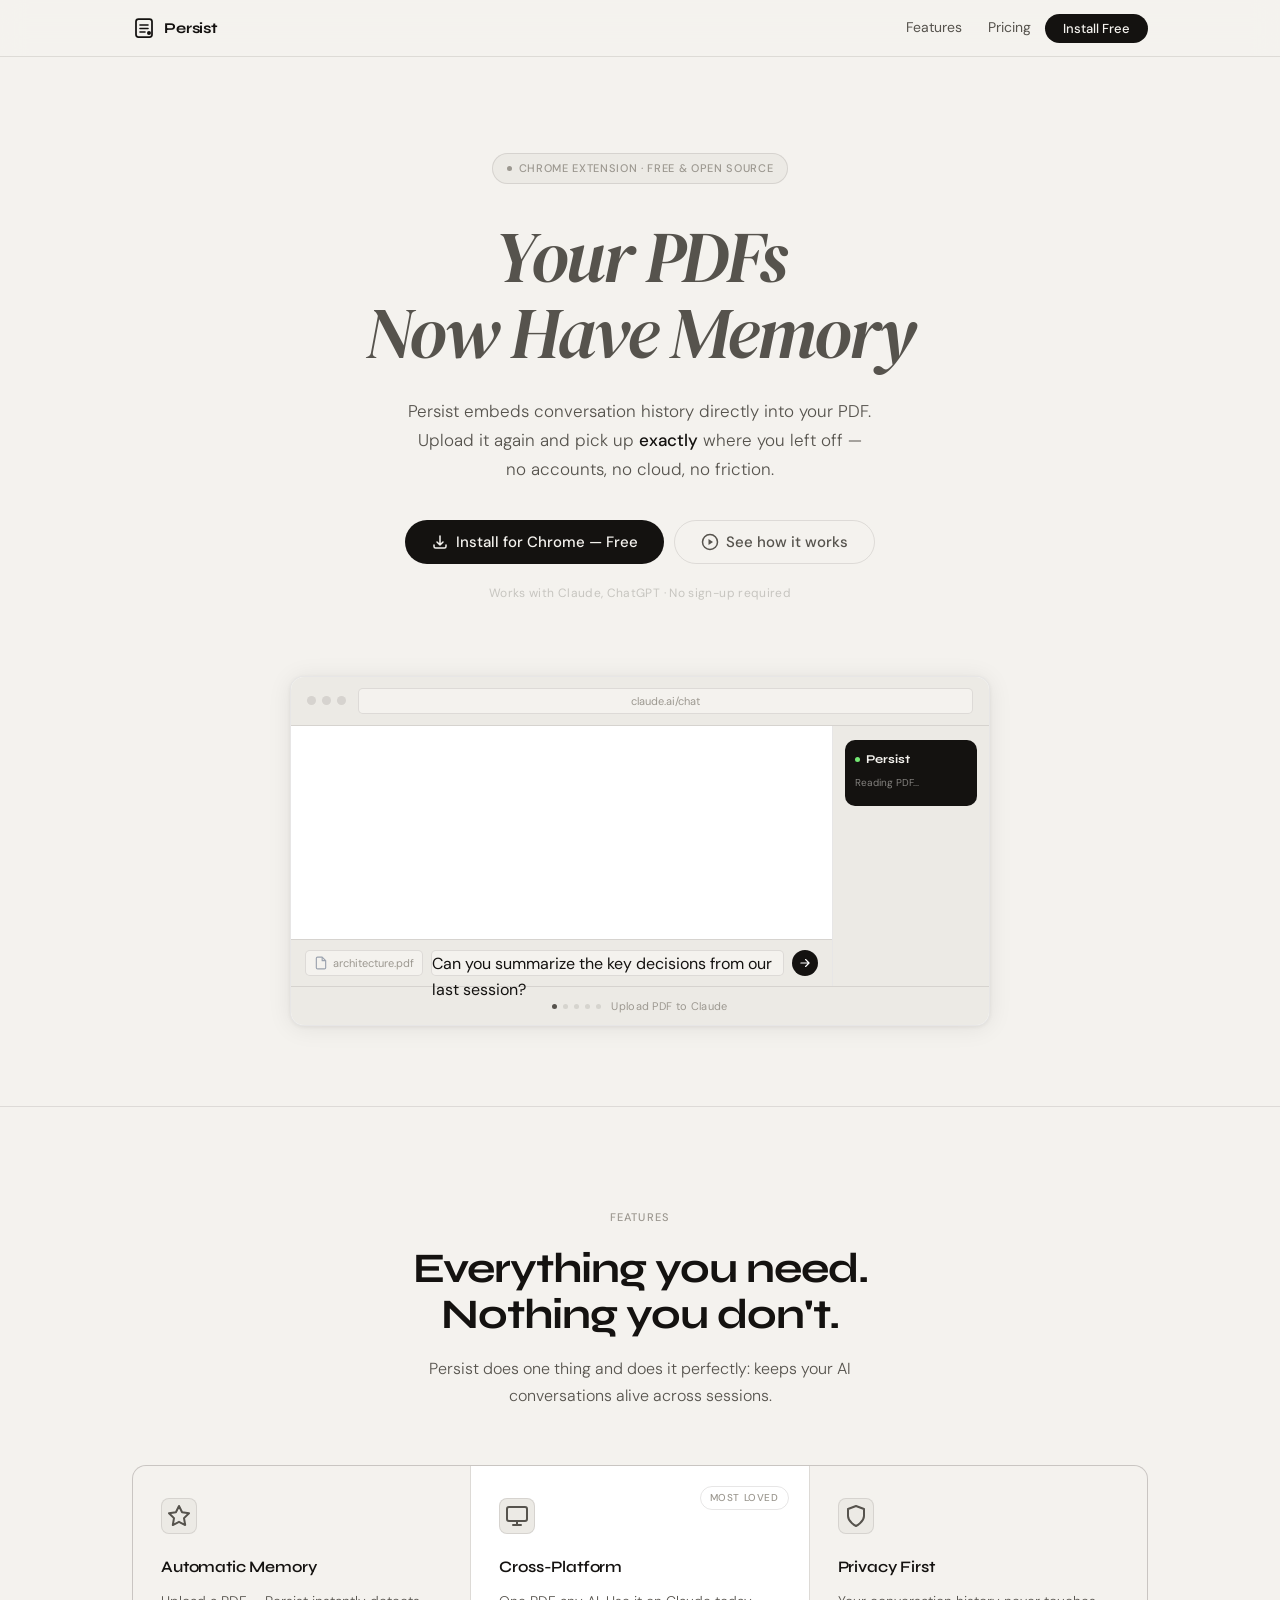
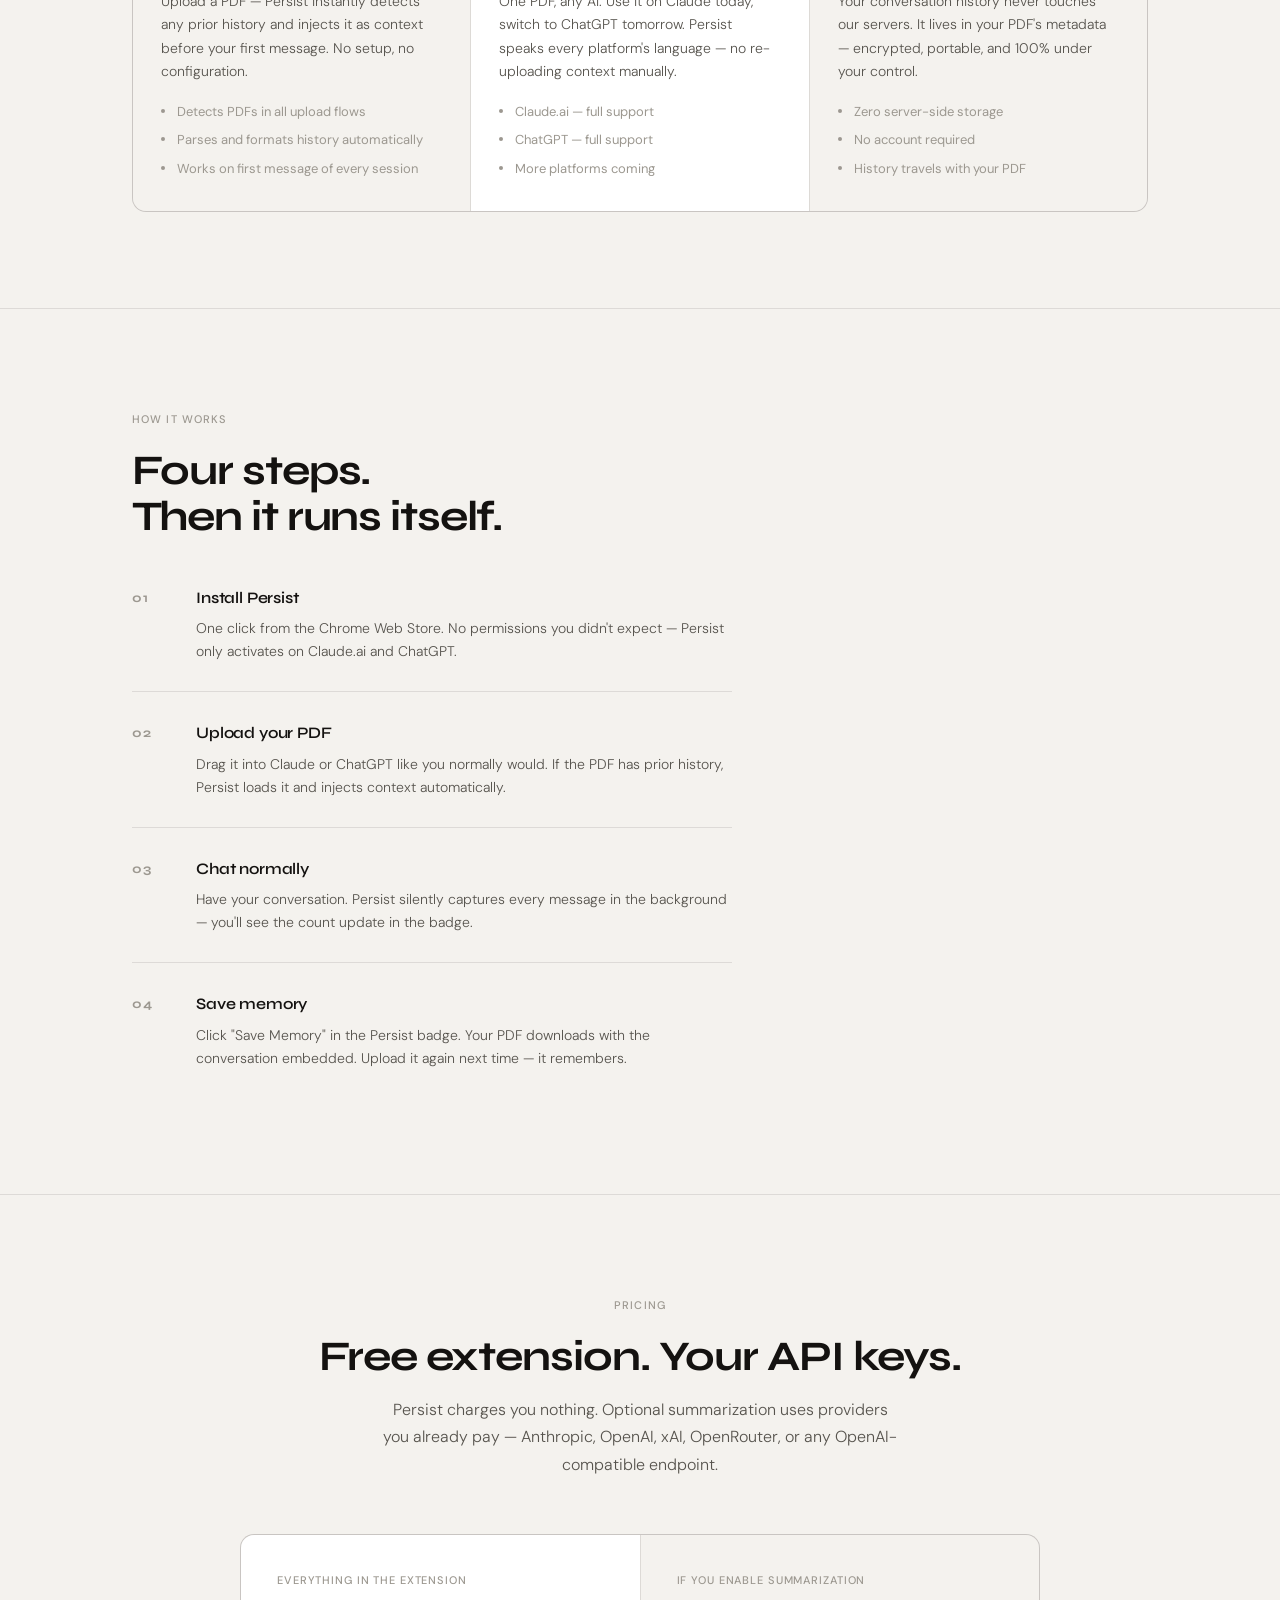
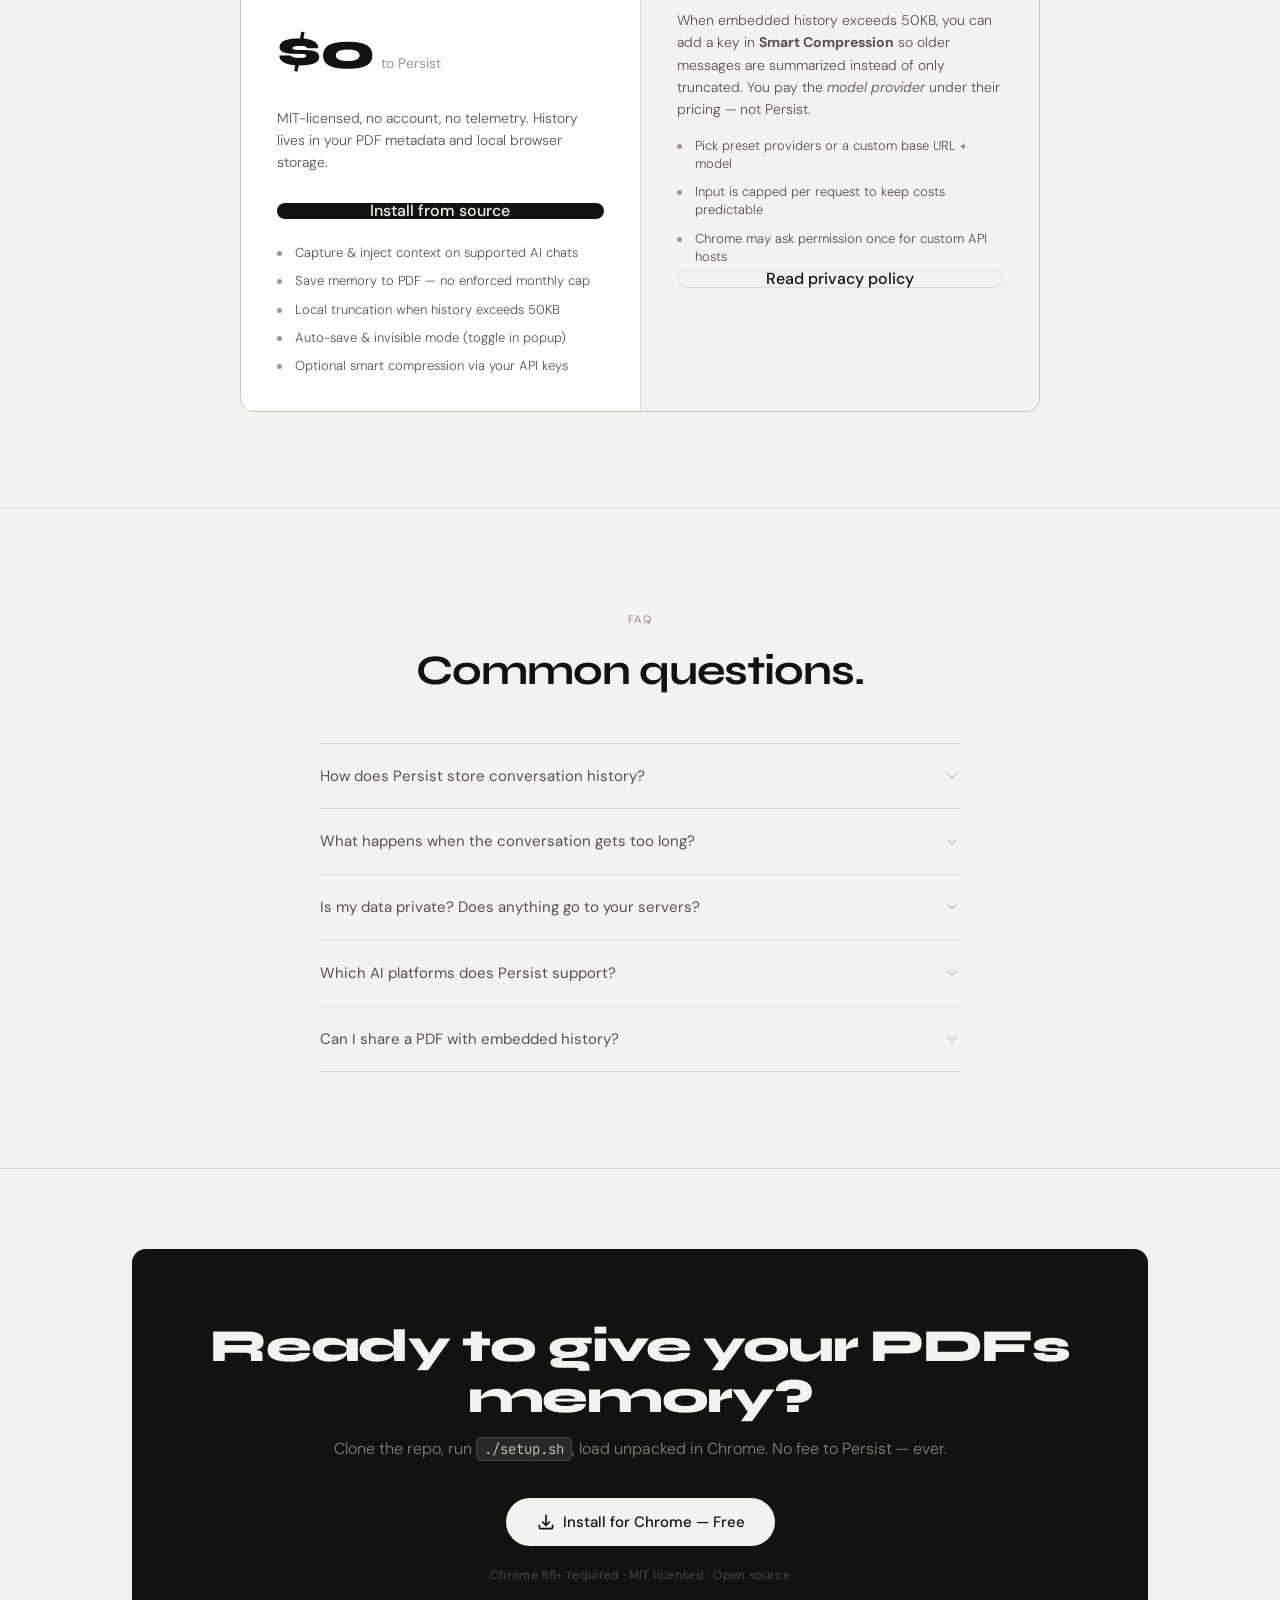
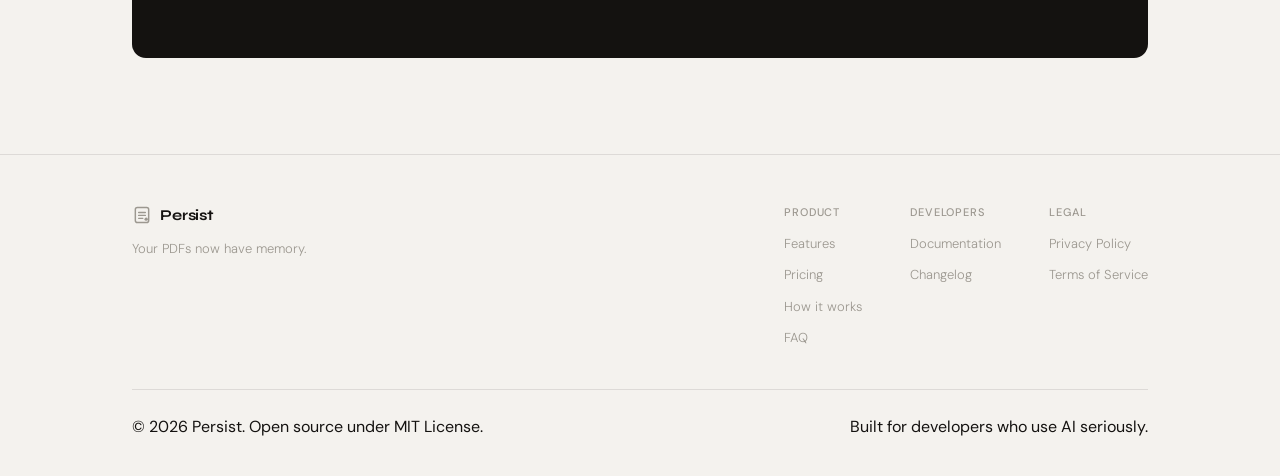
==== commit a437587d: "feat: calm minimal website theme with editorial typography Co-Authored-By: Claude Sonnet 4.6 <norepl" ====
--- a/index.html
+++ b/index.html
@@ -10,7 +10,7 @@
   <title>Persist — Your PDFs Now Have Memory</title>
   <link rel="preconnect" href="https://fonts.googleapis.com">
   <link rel="preconnect" href="https://fonts.gstatic.com" crossorigin>
-  <link href="https://fonts.googleapis.com/css2?family=Inter:wght@300;400;500;600;700;800;900&family=JetBrains+Mono:wght@400;500&display=swap" rel="stylesheet">
+  <link href="https://fonts.googleapis.com/css2?family=Syne:wght@400;500;600;700;800&family=DM+Sans:opsz,wght@9..40,300;9..40,400;9..40,500&family=DM+Serif+Display:ital@0;1&family=JetBrains+Mono:wght@400&display=swap" rel="stylesheet">
   <link rel="stylesheet" href="landing/styles.css">
 </head>
 <body>
@@ -20,16 +20,15 @@
     <div class="nav-inner">
       <a href="./" class="nav-logo" aria-label="Persist home">
         <svg width="24" height="24" viewBox="0 0 24 24" fill="none" aria-hidden="true">
-          <rect x="4" y="3" width="16" height="18" rx="2.5" stroke="#7cd0ff" stroke-width="1.75"/>
-          <path d="M8 9h8M8 12.5h8M8 16h5" stroke="#7cd0ff" stroke-width="1.65" stroke-linecap="round"/>
-          <circle cx="17" cy="17" r="2" fill="#7cd0ff"/>
+          <rect x="4" y="3" width="16" height="18" rx="2.5" stroke="#141210" stroke-width="1.75"/>
+          <path d="M8 9h8M8 12.5h8M8 16h5" stroke="#141210" stroke-width="1.65" stroke-linecap="round"/>
+          <circle cx="17" cy="17" r="2" fill="#141210"/>
         </svg>
         <span>Persist</span>
       </a>
       <div class="nav-links">
         <a href="#features" class="nav-link">Features</a>
         <a href="#pricing" class="nav-link">Pricing</a>
-        <a href="https://github.com/persist-extension/persist" class="nav-link" target="_blank" rel="noopener">GitHub</a>
         <a href="#install" class="btn btn-primary btn-sm">Install Free</a>
       </div>
       <button class="nav-hamburger" id="nav-hamburger" aria-label="Open menu">
@@ -39,7 +38,6 @@
     <div class="nav-mobile" id="nav-mobile">
       <a href="#features" class="nav-link">Features</a>
       <a href="#pricing" class="nav-link">Pricing</a>
-      <a href="https://github.com/persist-extension/persist" class="nav-link" target="_blank" rel="noopener">GitHub</a>
       <a href="#install" class="btn btn-primary">Install Free</a>
     </div>
   </nav>
@@ -54,7 +52,7 @@
           Chrome extension · Free &amp; open source
         </div>
         <h1 class="hero-heading">
-          Your PDFs<br>
+          <span class="gradient-text">Your PDFs</span><br>
           <span class="gradient-text">Now Have Memory</span>
         </h1>
         <p class="hero-subheading">
@@ -341,12 +339,6 @@
             </svg>
             Install for Chrome — Free
           </a>
-          <a href="https://github.com/persist-extension/persist" class="btn btn-ghost btn-xl" target="_blank" rel="noopener">
-            <svg width="20" height="20" viewBox="0 0 24 24" fill="none" aria-hidden="true">
-              <path d="M9 19c-5 1.5-5-2.5-7-3m14 6v-3.87a3.37 3.37 0 00-.94-2.61c3.14-.35 6.44-1.54 6.44-7A5.44 5.44 0 0020 4.77 5.07 5.07 0 0019.91 1S18.73.65 16 2.48a13.38 13.38 0 00-7 0C6.27.65 5.09 1 5.09 1A5.07 5.07 0 005 4.77a5.44 5.44 0 00-1.5 3.78c0 5.42 3.3 6.61 6.44 7A3.37 3.37 0 009 18.13V22" stroke="currentColor" stroke-width="2" stroke-linecap="round" stroke-linejoin="round"/>
-            </svg>
-            View on GitHub
-          </a>
         </div>
         <p class="cta-note">Chrome 88+ required · MIT licensed · Open source</p>
       </div>
@@ -360,9 +352,9 @@
         <div class="footer-brand">
           <a href="./" class="footer-logo" aria-label="Persist home">
             <svg width="20" height="20" viewBox="0 0 24 24" fill="none" aria-hidden="true">
-              <rect x="4" y="3" width="16" height="18" rx="2.5" stroke="#7cd0ff" stroke-width="1.75"/>
-              <path d="M8 9h8M8 12.5h8M8 16h5" stroke="#7cd0ff" stroke-width="1.65" stroke-linecap="round"/>
-              <circle cx="17" cy="17" r="2" fill="#7cd0ff"/>
+              <rect x="4" y="3" width="16" height="18" rx="2.5" stroke="#9c9890" stroke-width="1.75"/>
+              <path d="M8 9h8M8 12.5h8M8 16h5" stroke="#9c9890" stroke-width="1.65" stroke-linecap="round"/>
+              <circle cx="17" cy="17" r="2" fill="#9c9890"/>
             </svg>
             <span>Persist</span>
           </a>
@@ -378,7 +370,6 @@
           </div>
           <div class="footer-link-group">
             <div class="footer-link-title">Developers</div>
-            <a href="https://github.com/persist-extension/persist" class="footer-link" target="_blank" rel="noopener">GitHub</a>
             <a href="https://github.com/persist-extension/persist#readme" class="footer-link" target="_blank" rel="noopener">Documentation</a>
             <a href="https://github.com/persist-extension/persist/releases" class="footer-link" target="_blank" rel="noopener">Changelog</a>
           </div>
--- a/landing/styles.css
+++ b/landing/styles.css
@@ -1,6 +1,8 @@
-/* website/landing/styles.css — Persist landing page styles */
-
-/* ── Reset & Base ──────────────────────────────────────────────────────────── */
+/* website/landing/styles.css — Calm editorial minimal */
+
+@import url('https://fonts.googleapis.com/css2?family=Syne:wght@400;500;600;700;800&family=DM+Sans:opsz,wght@9..40,300;9..40,400;9..40,500&family=DM+Serif+Display:ital@0;1&display=swap');
+
+/* ── Reset ─────────────────────────────────────────────────────────────────── */
 
 *, *::before, *::after {
   box-sizing: border-box;
@@ -8,1317 +10,1091 @@
   padding: 0;
 }
 
+/* ── Tokens ────────────────────────────────────────────────────────────────── */
+
 :root {
-  --bg:         #111111;
-  --bg-2:       #161616;
-  --bg-3:       #1c1c1c;
-  --surface:    #1a1a1a;
-  --surface-2:  #222222;
-  --border:     #232323;
-  --border-2:   #2d2d2d;
-
-  --purple:     #7c3aed;
-  --purple-2:   #6d28d9;
-  --purple-3:   #5b21b6;
-  --purple-glow: rgba(124, 58, 237, 0.18);
-  --purple-faint: rgba(124, 58, 237, 0.08);
-
-  --green:      #22c55e;
-  --green-faint: rgba(34, 197, 94, 0.12);
-  --blue:       #3b82f6;
-  --blue-faint:  rgba(59, 130, 246, 0.12);
-
-  --text:       #f5f5f5;
-  --text-2:     #d1d5db;
-  --text-3:     #9ca3af;
-  --text-4:     #6b7280;
-  --text-5:     #4b5563;
-
-  --font:       'Inter', -apple-system, BlinkMacSystemFont, 'Segoe UI', sans-serif;
-  --mono:       'JetBrains Mono', 'Fira Code', Menlo, Consolas, monospace;
-
-  --radius-sm:  6px;
-  --radius:     10px;
-  --radius-lg:  16px;
-  --radius-xl:  24px;
-
-  --shadow-sm:  0 1px 3px rgba(0,0,0,0.4);
-  --shadow:     0 4px 16px rgba(0,0,0,0.5);
-  --shadow-lg:  0 8px 40px rgba(0,0,0,0.6);
-  --shadow-glow: 0 0 60px rgba(124,58,237,0.15);
-
-  --transition: 0.18s ease;
-}
-
-html {
-  scroll-behavior: smooth;
-  font-size: 16px;
-}
+  --bg:        #f4f2ee;
+  --bg-2:      #eceae5;
+  --surface:   #ffffff;
+  --border:    rgba(20,18,12,0.1);
+  --border-2:  rgba(20,18,12,0.06);
+
+  --ink:       #141210;
+  --ink-2:     #56534d;
+  --ink-3:     #9c9890;
+  --ink-4:     rgba(20,18,12,0.2);
+
+  --font:         'DM Sans', system-ui, sans-serif;
+  --font-display: 'Syne', system-ui, sans-serif;
+  --font-serif:   'DM Serif Display', Georgia, serif;
+
+  --radius:    8px;
+  --radius-lg: 14px;
+  --trans:     0.18s ease;
+}
+
+/* ── Base ──────────────────────────────────────────────────────────────────── */
+
+html { scroll-behavior: smooth; }
 
 body {
   background: var(--bg);
-  color: var(--text);
+  color: var(--ink);
   font-family: var(--font);
-  line-height: 1.6;
+  font-size: 16px;
+  line-height: 1.65;
+  font-weight: 400;
   -webkit-font-smoothing: antialiased;
-  -moz-osx-font-smoothing: grayscale;
-  overflow-x: hidden;
-}
-
-img, svg { display: block; }
+}
+
 a { color: inherit; text-decoration: none; }
-button { font-family: inherit; cursor: pointer; border: none; background: none; }
-ul { list-style: none; }
-details { cursor: pointer; }
-summary { list-style: none; }
-summary::-webkit-details-marker { display: none; }
 
 .container {
-  width: 100%;
-  max-width: 1160px;
+  max-width: 1080px;
   margin: 0 auto;
-  padding: 0 24px;
-}
-
-/* ── Buttons ────────────────────────────────────────────────────────────────── */
+  padding: 0 32px;
+}
+
+/* ── NAV ───────────────────────────────────────────────────────────────────── */
+
+.nav {
+  position: sticky;
+  top: 0;
+  z-index: 100;
+  background: rgba(244,242,238,0.85);
+  backdrop-filter: blur(12px);
+  -webkit-backdrop-filter: blur(12px);
+  border-bottom: 1px solid var(--border);
+}
+
+.nav-inner {
+  max-width: 1080px;
+  margin: 0 auto;
+  padding: 0 32px;
+  height: 56px;
+  display: flex;
+  align-items: center;
+  justify-content: space-between;
+}
+
+.nav-logo {
+  display: flex;
+  align-items: center;
+  gap: 8px;
+  font-family: var(--font-display);
+  font-weight: 700;
+  font-size: 15px;
+  letter-spacing: -0.01em;
+  color: var(--ink);
+}
+
+.nav-links {
+  display: flex;
+  align-items: center;
+  gap: 2px;
+}
+
+.nav-link {
+  font-size: 14px;
+  font-weight: 400;
+  color: var(--ink-2);
+  padding: 6px 12px;
+  border-radius: var(--radius);
+  transition: color var(--trans);
+}
+
+.nav-link:hover { color: var(--ink); }
+
+/* ── Buttons ───────────────────────────────────────────────────────────────── */
 
 .btn {
   display: inline-flex;
   align-items: center;
-  gap: 8px;
-  font-weight: 600;
-  border-radius: var(--radius);
-  transition: background var(--transition), color var(--transition),
-              border-color var(--transition), transform var(--transition),
-              box-shadow var(--transition);
+  gap: 7px;
+  font-family: var(--font);
+  font-weight: 500;
+  border: none;
+  cursor: pointer;
+  border-radius: 9999px;
+  transition: opacity var(--trans), transform var(--trans), background var(--trans);
   white-space: nowrap;
-  text-align: center;
-  justify-content: center;
-}
+  text-decoration: none;
+  line-height: 1;
+}
+
+.btn-sm  { font-size: 13px; padding: 8px 18px; }
+.btn-md  { font-size: 14px; padding: 10px 22px; }
+.btn-lg  { font-size: 15px; padding: 12px 26px; }
+.btn-xl  { font-size: 15px; padding: 14px 30px; }
+.btn-full { width: 100%; justify-content: center; border-radius: var(--radius-lg); }
 
 .btn-primary {
-  background: var(--purple);
-  color: #fff;
-  border: 1px solid var(--purple);
-}
-.btn-primary:hover { background: var(--purple-2); border-color: var(--purple-2); }
-.btn-primary:active { background: var(--purple-3); transform: translateY(1px); }
+  background: var(--ink);
+  color: var(--bg);
+}
+
+.btn-primary:hover { opacity: 0.82; }
+.btn-primary:active { transform: scale(0.98); }
 
 .btn-ghost {
   background: transparent;
-  color: var(--text-2);
-  border: 1px solid var(--border-2);
-}
-.btn-ghost:hover { background: var(--surface); color: var(--text); }
+  color: var(--ink-2);
+  border: 1px solid var(--border);
+}
+
+.btn-ghost:hover {
+  border-color: rgba(20,18,12,0.22);
+  color: var(--ink);
+}
 
 .btn-outline {
   background: transparent;
-  color: var(--text-2);
-  border: 1px solid var(--border-2);
-}
-.btn-outline:hover { background: var(--surface); color: var(--text); border-color: var(--text-4); }
-
-.btn-sm  { font-size: 13px; padding: 7px 14px; }
-.btn-md  { font-size: 14px; padding: 10px 18px; }
-.btn-lg  { font-size: 15px; padding: 13px 24px; }
-.btn-xl  { font-size: 16px; padding: 16px 30px; border-radius: var(--radius-lg); }
-.btn-full { width: 100%; }
-
-/* ── Section common ─────────────────────────────────────────────────────────── */
+  color: var(--ink);
+  border: 1px solid var(--border);
+}
+
+.btn-outline:hover { background: rgba(20,18,12,0.04); }
+
+/* ── HERO ──────────────────────────────────────────────────────────────────── */
+
+.hero {
+  padding: 96px 0 80px;
+  border-bottom: 1px solid var(--border);
+}
+
+.hero-bg-glow { display: none; }
+
+.hero > .container {
+  display: flex;
+  flex-direction: column;
+  align-items: center;
+  gap: 72px;
+}
+
+.hero-content {
+  text-align: center;
+  max-width: 700px;
+}
+
+.hero-badge {
+  display: inline-flex;
+  align-items: center;
+  gap: 7px;
+  font-size: 11px;
+  font-weight: 500;
+  letter-spacing: 0.06em;
+  text-transform: uppercase;
+  color: var(--ink-3);
+  background: var(--bg-2);
+  border: 1px solid var(--border);
+  border-radius: 9999px;
+  padding: 5px 14px;
+  margin-bottom: 36px;
+}
+
+.hero-badge-dot {
+  width: 5px;
+  height: 5px;
+  border-radius: 50%;
+  background: var(--ink-3);
+}
+
+.hero-heading {
+  font-family: var(--font-display);
+  font-weight: 800;
+  font-size: clamp(42px, 6.5vw, 72px);
+  line-height: 1.04;
+  letter-spacing: -0.035em;
+  color: var(--ink);
+  margin-bottom: 24px;
+}
+
+/* No gradient — plain text, weight contrast instead */
+.gradient-text {
+  font-weight: 300;
+  font-family: var(--font-serif);
+  font-style: italic;
+  color: var(--ink-2);
+  -webkit-text-fill-color: var(--ink-2);
+  background: none;
+  animation: none;
+}
+
+.hero-subheading {
+  font-size: 17px;
+  color: var(--ink-2);
+  line-height: 1.7;
+  margin-bottom: 36px;
+  font-weight: 300;
+  max-width: 520px;
+  margin-left: auto;
+  margin-right: auto;
+}
+
+.hero-subheading em {
+  font-style: normal;
+  color: var(--ink);
+  font-weight: 500;
+}
+
+.hero-ctas {
+  display: flex;
+  justify-content: center;
+  flex-wrap: wrap;
+  gap: 10px;
+  margin-bottom: 20px;
+}
+
+.hero-note {
+  font-size: 12px;
+  color: var(--ink-4);
+  letter-spacing: 0.03em;
+}
+
+/* ── Demo Window ───────────────────────────────────────────────────────────── */
+
+.demo-window {
+  width: 100%;
+  max-width: 700px;
+  background: var(--surface);
+  border: 1px solid var(--border);
+  border-radius: var(--radius-lg);
+  overflow: hidden;
+  box-shadow: 0 2px 24px rgba(20,18,12,0.08), 0 1px 4px rgba(20,18,12,0.06);
+}
+
+.demo-chrome {
+  display: flex;
+  align-items: center;
+  gap: 12px;
+  padding: 11px 16px;
+  background: var(--bg-2);
+  border-bottom: 1px solid var(--border);
+}
+
+.demo-chrome-dots { display: flex; gap: 6px; }
+
+.demo-chrome-dots span {
+  width: 9px;
+  height: 9px;
+  border-radius: 50%;
+  background: var(--border);
+}
+
+.demo-chrome-url {
+  font-family: var(--font);
+  font-size: 11px;
+  color: var(--ink-3);
+  background: var(--bg);
+  border: 1px solid var(--border);
+  border-radius: 5px;
+  padding: 3px 10px;
+  flex: 1;
+  text-align: center;
+}
+
+.demo-body {
+  display: flex;
+  min-height: 260px;
+}
+
+.demo-chat {
+  flex: 1;
+  display: flex;
+  flex-direction: column;
+  border-right: 1px solid var(--border);
+}
+
+.demo-chat-messages {
+  flex: 1;
+  padding: 16px;
+  display: flex;
+  flex-direction: column;
+  gap: 10px;
+  overflow: hidden;
+}
+
+.demo-msg {
+  max-width: 75%;
+  font-size: 12px;
+  line-height: 1.5;
+  padding: 8px 12px;
+  border-radius: 10px;
+}
+
+.demo-msg-user {
+  align-self: flex-end;
+  background: var(--ink);
+  color: var(--bg);
+  border-radius: 10px 10px 2px 10px;
+}
+
+.demo-msg-ai {
+  align-self: flex-start;
+  background: var(--bg-2);
+  border: 1px solid var(--border);
+  color: var(--ink-2);
+  border-radius: 10px 10px 10px 2px;
+}
+
+.demo-chat-input-area {
+  padding: 10px 14px;
+  border-top: 1px solid var(--border);
+  display: flex;
+  align-items: center;
+  gap: 8px;
+  background: var(--bg-2);
+}
+
+.demo-attachment {
+  display: flex;
+  align-items: center;
+  gap: 5px;
+  background: var(--bg);
+  border: 1px solid var(--border);
+  border-radius: 5px;
+  padding: 3px 8px;
+  font-size: 11px;
+  color: var(--ink-3);
+  white-space: nowrap;
+}
+
+.demo-chat-input {
+  flex: 1;
+  height: 26px;
+  background: var(--bg);
+  border: 1px solid var(--border);
+  border-radius: 5px;
+}
+
+.demo-send-btn {
+  width: 26px;
+  height: 26px;
+  border-radius: 50%;
+  background: var(--ink);
+  border: none;
+  cursor: pointer;
+  display: flex;
+  align-items: center;
+  justify-content: center;
+  flex-shrink: 0;
+}
+
+.demo-badge-area {
+  width: 156px;
+  display: flex;
+  align-items: flex-start;
+  padding: 14px 12px;
+  background: var(--bg-2);
+}
+
+.demo-persist-badge {
+  width: 100%;
+  background: var(--ink);
+  border-radius: 10px;
+  padding: 10px;
+  font-size: 11px;
+}
+
+.demo-badge-header {
+  display: flex;
+  align-items: center;
+  gap: 6px;
+  margin-bottom: 6px;
+}
+
+.demo-badge-dot {
+  width: 5px;
+  height: 5px;
+  border-radius: 50%;
+  background: #7fff7f;
+  opacity: 0.9;
+}
+
+.demo-badge-label {
+  font-family: var(--font-display);
+  font-weight: 700;
+  font-size: 12px;
+  color: var(--bg);
+}
+
+.demo-badge-status {
+  color: rgba(244,242,238,0.5);
+  font-size: 10px;
+  line-height: 1.4;
+  margin-bottom: 4px;
+}
+
+.demo-badge-stats {
+  color: rgba(244,242,238,0.3);
+  font-size: 10px;
+  margin-bottom: 6px;
+}
+
+.demo-save-btn {
+  display: block;
+  width: 100%;
+  background: var(--bg);
+  color: var(--ink);
+  font-size: 10px;
+  font-weight: 600;
+  font-family: var(--font);
+  border: none;
+  border-radius: 9999px;
+  padding: 5px 0;
+  cursor: pointer;
+}
+
+.demo-phase-bar {
+  display: flex;
+  align-items: center;
+  justify-content: center;
+  gap: 10px;
+  padding: 10px 16px;
+  border-top: 1px solid var(--border);
+  background: var(--bg-2);
+}
+
+.demo-phase-dots { display: flex; gap: 6px; }
+
+.demo-phase-dot {
+  width: 5px;
+  height: 5px;
+  border-radius: 50%;
+  background: var(--border);
+  transition: background 0.3s;
+}
+
+.demo-phase-dot.active { background: var(--ink-2); }
+
+.demo-phase-label {
+  font-size: 11px;
+  color: var(--ink-3);
+  letter-spacing: 0.03em;
+}
+
+/* ── Section Shared ────────────────────────────────────────────────────────── */
 
 .section-label {
   display: inline-block;
   font-size: 11px;
+  font-weight: 500;
+  letter-spacing: 0.1em;
+  text-transform: uppercase;
+  color: var(--ink-3);
+  margin-bottom: 20px;
+}
+
+.section-heading {
+  font-family: var(--font-display);
   font-weight: 700;
+  font-size: clamp(26px, 3.5vw, 42px);
+  line-height: 1.1;
+  letter-spacing: -0.025em;
+  color: var(--ink);
+  margin-bottom: 16px;
+}
+
+.section-subheading {
+  font-size: 16px;
+  color: var(--ink-2);
+  max-width: 520px;
+  line-height: 1.7;
+  font-weight: 300;
+}
+
+/* ── FEATURES ──────────────────────────────────────────────────────────────── */
+
+.features {
+  padding: 96px 0;
+  border-bottom: 1px solid var(--border);
+}
+
+.features > .container { text-align: center; }
+.features .section-subheading { margin: 0 auto 56px; }
+
+.features-grid {
+  display: grid;
+  grid-template-columns: repeat(3, 1fr);
+  gap: 1px;
+  background: var(--border);
+  border: 1px solid var(--border);
+  border-radius: var(--radius-lg);
+  overflow: hidden;
+  text-align: left;
+}
+
+.feature-card {
+  position: relative;
+  background: var(--bg);
+  padding: 32px 28px;
+  transition: background var(--trans);
+}
+
+.feature-card::before { display: none; }
+
+.feature-card:hover { background: var(--surface); }
+
+.feature-card-highlight {
+  background: var(--surface);
+}
+
+.feature-card-popular {
+  position: absolute;
+  top: 20px;
+  right: 20px;
+  font-size: 10px;
+  font-weight: 500;
+  letter-spacing: 0.06em;
   text-transform: uppercase;
-  letter-spacing: 0.12em;
-  color: var(--purple);
-  margin-bottom: 16px;
-}
-
-.section-heading {
-  font-size: clamp(28px, 4vw, 42px);
+  color: var(--ink-3);
+  border: 1px solid var(--border);
+  border-radius: 9999px;
+  padding: 3px 9px;
+}
+
+.feature-icon {
+  width: 36px;
+  height: 36px;
+  border-radius: var(--radius);
+  display: flex;
+  align-items: center;
+  justify-content: center;
+  margin-bottom: 20px;
+  background: var(--bg-2);
+  color: var(--ink-2);
+  border: 1px solid var(--border);
+}
+
+/* Remove colored variants */
+.feature-icon-purple,
+.feature-icon-green,
+.feature-icon-blue {
+  background: var(--bg-2);
+  color: var(--ink-2);
+}
+
+.feature-title {
+  font-family: var(--font-display);
+  font-weight: 600;
+  font-size: 16px;
+  letter-spacing: -0.01em;
+  color: var(--ink);
+  margin-bottom: 10px;
+}
+
+.feature-desc {
+  font-size: 14px;
+  color: var(--ink-2);
+  line-height: 1.65;
+  margin-bottom: 18px;
+  font-weight: 300;
+}
+
+.feature-list {
+  list-style: none;
+  display: flex;
+  flex-direction: column;
+  gap: 7px;
+}
+
+.feature-list li {
+  font-size: 13px;
+  color: var(--ink-3);
+  padding-left: 16px;
+  position: relative;
+}
+
+.feature-list li::before {
+  content: '';
+  position: absolute;
+  left: 0;
+  top: 8px;
+  width: 4px;
+  height: 4px;
+  border-radius: 50%;
+  background: var(--ink-3);
+}
+
+/* ── HOW IT WORKS ──────────────────────────────────────────────────────────── */
+
+.how-it-works {
+  padding: 96px 0;
+  border-bottom: 1px solid var(--border);
+}
+
+.how-it-works::before { display: none; }
+
+.how-it-works .section-subheading { margin-bottom: 48px; }
+
+.steps {
+  display: flex;
+  flex-direction: column;
+  max-width: 600px;
+}
+
+.step {
+  display: flex;
+  gap: 28px;
+  align-items: flex-start;
+  padding: 28px 0;
+  border-bottom: 1px solid var(--border);
+  transition: opacity var(--trans);
+}
+
+.step:last-child { border-bottom: none; }
+.step:hover { opacity: 0.75; }
+
+.step-connector { display: none; }
+
+.step-number {
+  font-family: var(--font-display);
+  font-weight: 700;
+  font-size: 13px;
+  color: var(--ink-3);
+  letter-spacing: 0.04em;
+  width: 36px;
+  flex-shrink: 0;
+  padding-top: 3px;
+  background: none;
+  -webkit-text-fill-color: var(--ink-3);
+  animation: none;
+}
+
+.step-title {
+  font-family: var(--font-display);
+  font-weight: 600;
+  font-size: 16px;
+  color: var(--ink);
+  margin-bottom: 6px;
+  letter-spacing: -0.01em;
+}
+
+.step-desc {
+  font-size: 14px;
+  color: var(--ink-2);
+  line-height: 1.65;
+  font-weight: 300;
+}
+
+/* ── PRICING ───────────────────────────────────────────────────────────────── */
+
+.pricing {
+  padding: 96px 0;
+  border-bottom: 1px solid var(--border);
+}
+
+.pricing > .container { text-align: center; }
+.pricing .section-subheading { margin: 0 auto 56px; }
+
+.pricing-layout {
+  display: grid;
+  grid-template-columns: 1fr 1fr;
+  gap: 1px;
+  background: var(--border);
+  border: 1px solid var(--border);
+  border-radius: var(--radius-lg);
+  overflow: hidden;
+  max-width: 800px;
+  margin: 0 auto;
+  text-align: left;
+}
+
+.pricing-card {
+  background: var(--bg);
+  padding: 36px;
+}
+
+.pricing-card-primary {
+  background: var(--surface);
+  border-color: transparent;
+  box-shadow: none;
+}
+
+.pricing-card-secondary { background: var(--bg); }
+
+.pricing-tier {
+  font-size: 11px;
+  font-weight: 500;
+  letter-spacing: 0.08em;
+  text-transform: uppercase;
+  color: var(--ink-3);
+  margin-bottom: 20px;
+}
+
+.pricing-price {
+  display: flex;
+  align-items: baseline;
+  gap: 8px;
+  margin-bottom: 12px;
+}
+
+.pricing-amount {
+  font-family: var(--font-display);
   font-weight: 800;
-  line-height: 1.15;
-  letter-spacing: -0.02em;
-  color: var(--text);
-  margin-bottom: 16px;
-}
-
-.section-subheading {
-  font-size: 17px;
-  color: var(--text-3);
-  max-width: 560px;
-  line-height: 1.65;
-}
-
-.gradient-text {
-  background: linear-gradient(135deg, #a78bfa 0%, #7c3aed 50%, #4f46e5 100%);
-  -webkit-background-clip: text;
-  -webkit-text-fill-color: transparent;
-  background-clip: text;
-}
-
-/* ── Nav ────────────────────────────────────────────────────────────────────── */
-
-.nav {
-  position: sticky;
-  top: 0;
-  z-index: 1000;
-  background: rgba(17, 17, 17, 0.85);
-  border-bottom: 1px solid transparent;
-  backdrop-filter: blur(16px);
-  -webkit-backdrop-filter: blur(16px);
-  transition: border-color var(--transition);
-}
-
-.nav.scrolled {
-  border-bottom-color: var(--border);
-}
-
-.nav-inner {
+  font-size: 52px;
+  letter-spacing: -0.04em;
+  color: var(--ink);
+  background: none;
+  -webkit-text-fill-color: var(--ink);
+  animation: none;
+}
+
+.pricing-period {
+  font-size: 14px;
+  color: var(--ink-3);
+  font-weight: 400;
+}
+
+.pricing-desc {
+  font-size: 14px;
+  color: var(--ink-2);
+  line-height: 1.6;
+  margin-bottom: 24px;
+  font-weight: 300;
+}
+
+.pricing-desc-tight { margin-bottom: 16px; }
+
+.pricing-features {
+  list-style: none;
+  display: flex;
+  flex-direction: column;
+  gap: 10px;
+  margin-top: 20px;
+}
+
+.pricing-features-compact { margin-top: 12px; }
+
+.pricing-features li {
+  font-size: 13px;
+  color: var(--ink-2);
+  padding-left: 18px;
+  position: relative;
+  line-height: 1.4;
+  font-weight: 300;
+}
+
+.feat-yes::before {
+  content: '';
+  position: absolute;
+  left: 0;
+  top: 7px;
+  width: 5px;
+  height: 5px;
+  border-radius: 50%;
+  background: var(--ink-3);
+}
+
+/* ── FAQ ───────────────────────────────────────────────────────────────────── */
+
+.faq {
+  padding: 96px 0;
+  border-bottom: 1px solid var(--border);
+}
+
+.faq > .container { text-align: center; }
+.faq .section-heading { margin-bottom: 48px; }
+
+.faq-list {
+  max-width: 640px;
+  margin: 0 auto;
+  text-align: left;
+}
+
+.faq-item {
+  border-bottom: 1px solid var(--border);
+  overflow: hidden;
+}
+
+.faq-item:first-child { border-top: 1px solid var(--border); }
+
+.faq-item[open] .faq-question { color: var(--ink); }
+
+.faq-item[open] .faq-question::after { transform: rotate(180deg); }
+
+.faq-question {
   display: flex;
   align-items: center;
   justify-content: space-between;
-  height: 60px;
-  max-width: 1160px;
-  margin: 0 auto;
-  padding: 0 24px;
-}
-
-.nav-logo {
+  padding: 20px 0;
+  font-family: var(--font);
+  font-weight: 400;
+  font-size: 15px;
+  color: var(--ink-2);
+  cursor: pointer;
+  list-style: none;
+  transition: color var(--trans);
+}
+
+.faq-question:hover { color: var(--ink); }
+.faq-question::-webkit-details-marker { display: none; }
+
+.faq-question::after {
+  content: '';
+  width: 16px;
+  height: 16px;
+  background: url("data:image/svg+xml,%3Csvg xmlns='http://www.w3.org/2000/svg' width='16' height='16' viewBox='0 0 24 24' fill='none'%3E%3Cpath d='M6 9l6 6 6-6' stroke='rgba(20,18,12,0.4)' stroke-width='1.5' stroke-linecap='round' stroke-linejoin='round'/%3E%3C/svg%3E") center/contain no-repeat;
+  transition: transform 0.22s ease;
+  flex-shrink: 0;
+}
+
+.faq-answer {
+  padding: 0 0 20px;
+  font-size: 14px;
+  color: var(--ink-2);
+  line-height: 1.7;
+  font-weight: 300;
+}
+
+.faq-answer p + p { margin-top: 10px; }
+
+.faq-answer code {
+  font-family: 'JetBrains Mono', monospace;
+  font-size: 12px;
+  background: var(--bg-2);
+  border: 1px solid var(--border);
+  border-radius: 4px;
+  padding: 1px 5px;
+  color: var(--ink-2);
+}
+
+/* ── CTA ───────────────────────────────────────────────────────────────────── */
+
+.cta-section {
+  padding: 80px 0 96px;
+}
+
+.cta-card {
+  position: relative;
+  background: var(--ink);
+  border-radius: var(--radius-lg);
+  padding: 72px 48px;
+  text-align: center;
+  overflow: hidden;
+}
+
+.cta-glow { display: none; }
+
+.cta-heading {
+  font-family: var(--font-display);
+  font-weight: 800;
+  font-size: clamp(26px, 4vw, 46px);
+  letter-spacing: -0.03em;
+  line-height: 1.1;
+  color: var(--bg);
+  margin-bottom: 14px;
+}
+
+.cta-desc {
+  font-size: 16px;
+  color: rgba(244,242,238,0.5);
+  line-height: 1.6;
+  margin-bottom: 36px;
+  font-weight: 300;
+}
+
+.cta-code {
+  font-family: 'JetBrains Mono', monospace;
+  font-size: 14px;
+  background: rgba(244,242,238,0.1);
+  border: 1px solid rgba(244,242,238,0.15);
+  border-radius: 5px;
+  padding: 2px 7px;
+  color: rgba(244,242,238,0.8);
+}
+
+.cta-actions {
+  display: flex;
+  justify-content: center;
+  flex-wrap: wrap;
+  gap: 10px;
+  margin-bottom: 20px;
+}
+
+/* CTA buttons on dark background */
+.cta-actions .btn-primary {
+  background: var(--bg);
+  color: var(--ink);
+}
+
+.cta-actions .btn-ghost {
+  background: transparent;
+  color: rgba(244,242,238,0.6);
+  border-color: rgba(244,242,238,0.2);
+}
+
+.cta-actions .btn-ghost:hover {
+  color: var(--bg);
+  border-color: rgba(244,242,238,0.4);
+}
+
+.cta-note {
+  font-size: 12px;
+  color: rgba(244,242,238,0.25);
+  letter-spacing: 0.03em;
+}
+
+/* ── FOOTER ────────────────────────────────────────────────────────────────── */
+
+.footer {
+  border-top: 1px solid var(--border);
+  padding: 48px 0 36px;
+  background: var(--bg);
+}
+
+.footer-inner {
+  display: flex;
+  justify-content: space-between;
+  gap: 48px;
+  flex-wrap: wrap;
+}
+
+.footer-brand { max-width: 220px; }
+
+.footer-logo {
   display: flex;
   align-items: center;
   gap: 8px;
-  font-size: 16px;
+  font-family: var(--font-display);
   font-weight: 700;
-  color: var(--text);
-}
-.nav-logo:hover { color: var(--text); }
-
-.nav-links {
-  display: flex;
-  align-items: center;
-  gap: 6px;
-}
-
-.nav-link {
-  font-size: 14px;
-  color: var(--text-3);
-  padding: 6px 12px;
-  border-radius: var(--radius-sm);
-  transition: color var(--transition), background var(--transition);
+  font-size: 15px;
+  letter-spacing: -0.01em;
+  color: var(--ink);
+  margin-bottom: 10px;
+  background: none;
+  -webkit-text-fill-color: var(--ink);
+  animation: none;
+}
+
+.footer-tagline {
+  font-size: 13px;
+  color: var(--ink-3);
+  font-weight: 300;
+}
+
+.footer-links {
+  display: flex;
+  gap: 48px;
+  flex-wrap: wrap;
+}
+
+.footer-link-group {
+  display: flex;
+  flex-direction: column;
+  gap: 10px;
+}
+
+.footer-link-title {
+  font-size: 11px;
   font-weight: 500;
-}
-.nav-link:hover { color: var(--text); background: var(--surface); }
+  letter-spacing: 0.08em;
+  text-transform: uppercase;
+  color: var(--ink-3);
+  margin-bottom: 2px;
+}
+
+.footer-link {
+  font-size: 13px;
+  color: var(--ink-3);
+  font-weight: 300;
+  transition: color var(--trans);
+}
+
+.footer-link:hover { color: var(--ink); }
+
+.footer-bottom {
+  margin-top: 40px;
+  padding-top: 24px;
+  border-top: 1px solid var(--border);
+  display: flex;
+  align-items: center;
+  justify-content: space-between;
+  flex-wrap: wrap;
+  gap: 12px;
+}
+
+.footer-copy {
+  font-size: 12px;
+  color: var(--ink-4);
+  font-weight: 300;
+}
+
+.footer-legal { display: flex; gap: 20px; }
+
+.footer-legal a {
+  font-size: 12px;
+  color: var(--ink-4);
+  font-weight: 300;
+  transition: color var(--trans);
+}
+
+.footer-legal a:hover { color: var(--ink-3); }
+
+/* ── Mobile nav ────────────────────────────────────────────────────────────── */
 
 .nav-hamburger {
   display: none;
   flex-direction: column;
-  gap: 5px;
+  gap: 4px;
+  background: none;
+  border: none;
+  cursor: pointer;
   padding: 6px;
-  border-radius: var(--radius-sm);
-}
+}
+
 .nav-hamburger span {
   display: block;
-  width: 22px;
-  height: 2px;
-  background: var(--text-3);
-  border-radius: 1px;
-  transition: transform var(--transition), opacity var(--transition);
-}
-.nav-hamburger.open span:nth-child(1) { transform: translateY(7px) rotate(45deg); }
-.nav-hamburger.open span:nth-child(2) { opacity: 0; }
-.nav-hamburger.open span:nth-child(3) { transform: translateY(-7px) rotate(-45deg); }
+  width: 18px;
+  height: 1.5px;
+  background: var(--ink-2);
+  border-radius: 2px;
+}
 
 .nav-mobile {
   display: none;
   flex-direction: column;
-  gap: 4px;
-  padding: 12px 24px 16px;
+  gap: 2px;
+  padding: 10px 32px 14px;
   border-top: 1px solid var(--border);
-}
+  background: var(--bg);
+}
+
 .nav-mobile.open { display: flex; }
-.nav-mobile .nav-link { padding: 10px 14px; }
-.nav-mobile .btn { margin-top: 8px; }
-
-/* ── Hero ───────────────────────────────────────────────────────────────────── */
-
-.hero {
-  position: relative;
-  padding: 80px 0 100px;
-  overflow: hidden;
-}
-
-.hero-bg-glow {
-  position: absolute;
-  top: -200px;
-  left: 50%;
-  transform: translateX(-50%);
-  width: 900px;
-  height: 600px;
-  background: radial-gradient(ellipse at center, rgba(124,58,237,0.12) 0%, transparent 70%);
-  pointer-events: none;
-}
-
-.hero-content {
-  text-align: center;
-  margin-bottom: 64px;
-}
-
-.hero-badge {
-  display: inline-flex;
-  align-items: center;
-  gap: 8px;
-  font-size: 13px;
-  color: var(--text-3);
-  background: var(--surface);
-  border: 1px solid var(--border-2);
-  border-radius: 100px;
-  padding: 6px 14px;
-  margin-bottom: 28px;
-  font-weight: 500;
-}
-
-.hero-badge-dot {
-  width: 7px;
-  height: 7px;
-  border-radius: 50%;
-  background: var(--green);
-  box-shadow: 0 0 8px rgba(34,197,94,0.6);
-  animation: pulse-dot 2s ease-in-out infinite;
-}
-
-@keyframes pulse-dot {
-  0%, 100% { opacity: 1; }
-  50% { opacity: 0.5; }
-}
-
-.hero-heading {
-  font-size: clamp(38px, 6vw, 72px);
-  font-weight: 900;
-  line-height: 1.1;
-  letter-spacing: -0.03em;
-  color: var(--text);
-  margin-bottom: 24px;
-}
-
-.hero-subheading {
-  font-size: clamp(16px, 2vw, 19px);
-  color: var(--text-3);
-  line-height: 1.65;
-  max-width: 600px;
-  margin: 0 auto 36px;
-}
-
-.hero-subheading em { font-style: normal; color: var(--text-2); }
-
-.hero-ctas {
-  display: flex;
-  align-items: center;
-  justify-content: center;
-  gap: 12px;
-  flex-wrap: wrap;
-  margin-bottom: 20px;
-}
-
-.hero-note {
-  font-size: 12px;
-  color: var(--text-5);
-}
-
-/* ── Demo Window ─────────────────────────────────────────────────────────────── */
-
-.demo-window {
-  max-width: 760px;
-  margin: 0 auto;
-  background: var(--bg-3);
-  border: 1px solid var(--border-2);
-  border-radius: var(--radius-xl);
-  overflow: hidden;
-  box-shadow: var(--shadow-lg), var(--shadow-glow);
-}
-
-.demo-chrome {
-  display: flex;
-  align-items: center;
-  gap: 12px;
-  padding: 12px 16px;
-  background: var(--surface-2);
-  border-bottom: 1px solid var(--border);
-}
-
-.demo-chrome-dots {
-  display: flex;
-  gap: 6px;
-}
-
-.demo-chrome-dots span {
-  width: 11px;
-  height: 11px;
-  border-radius: 50%;
-  background: var(--border-2);
-}
-
-.demo-chrome-dots span:nth-child(1) { background: #ff5f57; }
-.demo-chrome-dots span:nth-child(2) { background: #ffbd2e; }
-.demo-chrome-dots span:nth-child(3) { background: #28c840; }
-
-.demo-chrome-url {
-  flex: 1;
-  background: var(--surface);
-  border-radius: 6px;
-  padding: 5px 12px;
-  font-size: 12px;
-  color: var(--text-4);
-  font-family: var(--mono);
-  text-align: center;
-  border: 1px solid var(--border);
-}
-
-.demo-body {
-  display: flex;
-  min-height: 320px;
-  position: relative;
-}
-
-.demo-chat {
-  flex: 1;
-  display: flex;
-  flex-direction: column;
-  padding: 16px;
-  gap: 12px;
-  border-right: 1px solid var(--border);
-}
-
-.demo-chat-messages {
-  flex: 1;
-  display: flex;
-  flex-direction: column;
-  gap: 10px;
-  overflow: hidden;
-}
-
-/* Message bubbles */
-.demo-msg {
-  max-width: 85%;
-  padding: 9px 13px;
-  border-radius: 12px;
-  font-size: 12px;
-  line-height: 1.5;
-  opacity: 0;
-  transform: translateY(10px);
-  transition: opacity 0.4s ease, transform 0.4s ease;
-}
-
-.demo-msg.visible {
-  opacity: 1;
-  transform: translateY(0);
-}
-
-.demo-msg-user {
-  align-self: flex-end;
-  background: var(--purple);
-  color: #fff;
-  border-bottom-right-radius: 4px;
-}
-
-.demo-msg-assistant {
-  align-self: flex-start;
-  background: var(--surface-2);
-  color: var(--text-2);
-  border-bottom-left-radius: 4px;
-  border: 1px solid var(--border-2);
-}
-
-.demo-msg-context {
-  align-self: flex-start;
-  background: transparent;
-  border: 1px solid var(--border-2);
-  color: var(--text-4);
-  border-radius: 8px;
-  font-family: var(--mono);
-  font-size: 10px;
-  width: 100%;
-  max-width: 100%;
-  padding: 8px 10px;
-}
-
-/* Chat input area */
-.demo-chat-input-area {
-  display: flex;
-  align-items: center;
-  gap: 8px;
-  background: var(--surface-2);
-  border: 1px solid var(--border-2);
-  border-radius: 10px;
-  padding: 8px 10px;
-}
-
-.demo-attachment {
-  display: flex;
-  align-items: center;
-  gap: 5px;
-  background: var(--surface);
-  border: 1px solid var(--border-2);
-  border-radius: 6px;
-  padding: 3px 8px;
-  font-size: 10px;
-  color: var(--text-4);
-  white-space: nowrap;
-  flex-shrink: 0;
-  opacity: 0;
-  transform: scale(0.9);
-  transition: opacity 0.4s, transform 0.3s;
-}
-
-.demo-attachment.visible {
-  opacity: 1;
-  transform: scale(1);
-}
-
-.demo-chat-input {
-  flex: 1;
-  font-size: 12px;
-  color: var(--text-3);
-  min-height: 18px;
-  font-family: var(--font);
-  white-space: pre-wrap;
-  word-break: break-word;
-}
-
-.demo-send-btn {
-  width: 28px;
-  height: 28px;
-  border-radius: 6px;
-  background: var(--purple);
-  display: flex;
-  align-items: center;
-  justify-content: center;
-  flex-shrink: 0;
-  opacity: 0;
-  transition: opacity 0.3s;
-}
-
-.demo-send-btn.visible { opacity: 1; }
-
-/* ── Demo Badge ──────────────────────────────────────────────────────────────── */
-
-.demo-badge-area {
-  width: 160px;
-  display: flex;
-  flex-direction: column;
-  justify-content: flex-end;
-  align-items: flex-end;
-  padding: 12px;
-  position: relative;
-}
-
-.demo-persist-badge {
-  background: #111111;
-  border: 1px solid #222;
-  border-radius: 10px;
-  padding: 10px 12px;
-  width: 148px;
-  box-shadow: var(--shadow);
-  opacity: 0;
-  transform: translateY(12px) scale(0.95);
-  transition: opacity 0.5s ease, transform 0.5s ease;
-}
-
-.demo-persist-badge.visible {
-  opacity: 1;
-  transform: translateY(0) scale(1);
-}
-
-.demo-badge-header {
-  display: flex;
-  align-items: center;
-  gap: 6px;
-  margin-bottom: 5px;
-}
-
-.demo-badge-dot {
-  width: 7px;
-  height: 7px;
-  border-radius: 50%;
-  background: var(--blue);
-  flex-shrink: 0;
-  transition: background 0.4s;
-}
-
-.demo-badge-dot.green { background: var(--green); box-shadow: 0 0 6px rgba(34,197,94,0.5); }
-
-.demo-badge-label {
-  font-size: 11px;
-  font-weight: 700;
-  color: #f0f0f0;
-}
-
-.demo-badge-status {
-  font-size: 10px;
-  color: #6b7280;
-  line-height: 1.4;
-  margin-bottom: 4px;
-  transition: color 0.3s;
-}
-
-.demo-badge-stats {
-  font-size: 10px;
-  color: #4b5563;
-  margin-bottom: 8px;
-  min-height: 14px;
-  transition: color 0.3s;
-}
-
-.demo-save-btn {
-  width: 100%;
-  background: var(--purple);
-  color: #fff;
-  border-radius: 6px;
-  padding: 7px 0;
-  font-size: 11px;
-  font-weight: 600;
-  text-align: center;
-  cursor: pointer;
-  border: none;
-  font-family: var(--font);
-  transition: background 0.2s, transform 0.1s;
-}
-
-.demo-save-btn:hover { background: var(--purple-2); }
-.demo-save-btn.saving { background: #374151; color: #6b7280; }
-.demo-save-btn.saved { background: #166534; color: var(--green); }
-
-/* ── Demo Phase bar ─────────────────────────────────────────────────────────── */
-
-.demo-phase-bar {
-  display: flex;
-  align-items: center;
-  justify-content: center;
-  gap: 12px;
-  padding: 12px 0;
-  border-top: 1px solid var(--border);
-  background: var(--surface-2);
-}
-
-.demo-phase-dots {
-  display: flex;
-  gap: 6px;
-}
-
-.demo-phase-dot {
-  width: 6px;
-  height: 6px;
-  border-radius: 50%;
-  background: var(--border-2);
-  cursor: pointer;
-  transition: background 0.3s, transform 0.3s;
-}
-
-.demo-phase-dot.active {
-  background: var(--purple);
-  transform: scale(1.4);
-}
-
-.demo-phase-label {
-  font-size: 11px;
-  color: var(--text-4);
-  font-weight: 500;
-  min-width: 140px;
-  text-align: left;
-}
-
-/* ── Features ────────────────────────────────────────────────────────────────── */
-
-.features {
-  padding: 96px 0;
-  border-top: 1px solid var(--border);
-}
-
-.features .section-heading,
-.features .section-subheading,
-.features .section-label {
-  text-align: center;
-}
-
-.features .section-subheading {
-  margin: 0 auto 56px;
-}
-
-.features-grid {
-  display: grid;
-  grid-template-columns: repeat(3, 1fr);
-  gap: 24px;
-  align-items: start;
-}
-
-.feature-card {
-  background: var(--surface);
-  border: 1px solid var(--border);
-  border-radius: var(--radius-lg);
-  padding: 32px;
-  position: relative;
-  transition: border-color var(--transition), box-shadow var(--transition), transform var(--transition);
-}
-
-.feature-card:hover {
-  border-color: var(--border-2);
-  box-shadow: var(--shadow);
-  transform: translateY(-2px);
-}
-
-.feature-card-highlight {
-  border-color: rgba(124,58,237,0.4);
-  background: linear-gradient(160deg, rgba(124,58,237,0.06) 0%, var(--surface) 60%);
-}
-
-.feature-card-highlight:hover {
-  border-color: rgba(124,58,237,0.7);
-  box-shadow: 0 8px 32px rgba(124,58,237,0.12);
-}
-
-.feature-card-popular {
-  position: absolute;
-  top: -1px;
-  right: 24px;
-  background: var(--purple);
-  color: #fff;
-  font-size: 10px;
-  font-weight: 700;
-  text-transform: uppercase;
-  letter-spacing: 0.08em;
-  padding: 4px 10px;
-  border-radius: 0 0 8px 8px;
-}
-
-.feature-icon {
-  width: 48px;
-  height: 48px;
-  border-radius: var(--radius);
-  display: flex;
-  align-items: center;
-  justify-content: center;
-  margin-bottom: 20px;
-}
-
-.feature-icon-purple { background: var(--purple-faint); color: #a78bfa; }
-.feature-icon-green  { background: var(--green-faint);  color: var(--green); }
-.feature-icon-blue   { background: var(--blue-faint);   color: var(--blue); }
-
-.feature-title {
-  font-size: 18px;
-  font-weight: 700;
-  color: var(--text);
-  margin-bottom: 10px;
-  letter-spacing: -0.01em;
-}
-
-.feature-desc {
-  font-size: 14px;
-  color: var(--text-3);
-  line-height: 1.65;
-  margin-bottom: 18px;
-}
-
-.feature-list {
-  display: flex;
-  flex-direction: column;
-  gap: 8px;
-}
-
-.feature-list li {
-  font-size: 13px;
-  color: var(--text-4);
-  padding-left: 18px;
-  position: relative;
-  line-height: 1.5;
-}
-
-.feature-list li::before {
-  content: '✓';
-  position: absolute;
-  left: 0;
-  color: var(--purple);
-  font-weight: 700;
-}
-
-/* ── How it works ────────────────────────────────────────────────────────────── */
-
-.how-it-works {
-  padding: 96px 0;
-  border-top: 1px solid var(--border);
-  background: var(--bg-2);
-}
-
-.steps {
-  display: flex;
-  align-items: flex-start;
-  gap: 0;
-  margin-top: 56px;
-}
-
-.step {
-  flex: 1;
-  display: flex;
-  flex-direction: column;
-  align-items: center;
-  text-align: center;
-  padding: 0 16px;
-}
-
-.step-number {
-  width: 52px;
-  height: 52px;
-  border-radius: 50%;
-  background: var(--surface);
-  border: 1px solid var(--border-2);
-  display: flex;
-  align-items: center;
-  justify-content: center;
-  font-size: 15px;
-  font-weight: 800;
-  color: var(--purple);
-  font-family: var(--mono);
-  margin-bottom: 20px;
-  flex-shrink: 0;
-  position: relative;
-  z-index: 1;
-}
-
-.step-connector {
-  flex-shrink: 0;
-  width: 48px;
-  height: 1px;
-  background: linear-gradient(90deg, var(--border-2), var(--purple), var(--border-2));
-  margin-top: 26px;
-  opacity: 0.5;
-}
-
-.step-content { max-width: 200px; }
-
-.step-title {
-  font-size: 16px;
-  font-weight: 700;
-  color: var(--text);
-  margin-bottom: 8px;
-  letter-spacing: -0.01em;
-}
-
-.step-desc {
-  font-size: 13px;
-  color: var(--text-3);
-  line-height: 1.6;
-}
-
-/* ── Pricing ─────────────────────────────────────────────────────────────────── */
-
-.pricing {
-  padding: 96px 0;
-  border-top: 1px solid var(--border);
-}
-
-.pricing .section-heading,
-.pricing .section-label,
-.pricing .section-subheading {
-  text-align: center;
-}
-.pricing .section-subheading { margin: 0 auto 48px; max-width: 640px; }
-
-.pricing-layout {
-  display: grid;
-  grid-template-columns: 1.15fr 1fr;
-  gap: 24px;
-  max-width: 960px;
-  margin: 0 auto 48px;
-  align-items: stretch;
-}
-
-.pricing-grid {
-  display: grid;
-  grid-template-columns: repeat(3, 1fr);
-  gap: 20px;
-  margin-bottom: 64px;
-  align-items: start;
-}
-
-.pricing-card {
-  background: var(--surface);
-  border: 1px solid var(--border);
-  border-radius: var(--radius-lg);
-  padding: 32px;
-  position: relative;
-  transition: border-color var(--transition), box-shadow var(--transition);
-}
-
-.pricing-card-featured {
-  border-color: rgba(124,58,237,0.5);
-  background: linear-gradient(170deg, rgba(124,58,237,0.07) 0%, var(--surface) 50%);
-  box-shadow: 0 0 0 1px rgba(124,58,237,0.2), var(--shadow-glow);
-}
-
-.pricing-card-primary {
-  border-color: rgba(124, 208, 255, 0.38);
-  background: linear-gradient(165deg, rgba(124, 208, 255, 0.1) 0%, var(--surface) 52%);
-  box-shadow: 0 0 0 1px rgba(124, 208, 255, 0.12);
-}
-
-.pricing-card-secondary {
-  border-color: var(--border);
-  background: var(--surface);
-}
-
-.pricing-desc-tight {
-  min-height: 0;
-  margin-bottom: 16px;
-}
-
-.pricing-features-compact {
-  margin-top: 0;
-  gap: 8px;
-}
-
-.pricing-features-compact li {
-  font-size: 12px;
-}
-
-.pricing-popular-badge {
-  position: absolute;
-  top: -1px;
-  left: 50%;
-  transform: translateX(-50%);
-  background: var(--purple);
-  color: #fff;
-  font-size: 10px;
-  font-weight: 700;
-  text-transform: uppercase;
-  letter-spacing: 0.1em;
-  padding: 4px 14px;
-  border-radius: 0 0 10px 10px;
-  white-space: nowrap;
-}
-
-.pricing-tier {
-  font-size: 13px;
-  font-weight: 700;
-  text-transform: uppercase;
-  letter-spacing: 0.1em;
-  color: var(--text-3);
-  margin-bottom: 12px;
-}
-
-.pricing-price {
-  display: flex;
-  align-items: baseline;
-  gap: 6px;
-  margin-bottom: 12px;
-}
-
-.pricing-amount {
-  font-size: 40px;
-  font-weight: 900;
-  color: var(--text);
-  letter-spacing: -0.03em;
-}
-
-.pricing-period {
-  font-size: 14px;
-  color: var(--text-4);
-}
-
-.pricing-desc {
-  font-size: 13px;
-  color: var(--text-3);
-  line-height: 1.55;
-  margin-bottom: 24px;
-  min-height: 40px;
-}
-
-.pricing-features {
-  margin-top: 24px;
-  display: flex;
-  flex-direction: column;
-  gap: 10px;
-}
-
-.pricing-features li {
-  font-size: 13px;
-  padding-left: 22px;
-  position: relative;
-  line-height: 1.5;
-}
-
-.feat-yes {
-  color: var(--text-2);
-}
-.feat-yes::before {
-  content: '✓';
-  position: absolute;
-  left: 0;
-  color: var(--green);
-  font-weight: 700;
-}
-
-.feat-no {
-  color: var(--text-5);
-}
-.feat-no::before {
-  content: '–';
-  position: absolute;
-  left: 2px;
-  color: var(--text-5);
-}
-
-/* ── Comparison Table ────────────────────────────────────────────────────────── */
-
-.comparison-table-wrap {
-  overflow-x: auto;
-  border-radius: var(--radius-lg);
-  border: 1px solid var(--border);
-}
-
-.comparison-table {
-  width: 100%;
-  border-collapse: collapse;
-  font-size: 13px;
-}
-
-.comparison-table th,
-.comparison-table td {
-  padding: 14px 20px;
-  border-bottom: 1px solid var(--border);
-  text-align: center;
-  color: var(--text-3);
-}
-
-.comparison-table th {
-  background: var(--surface-2);
-  color: var(--text);
-  font-weight: 700;
-  font-size: 12px;
-  text-transform: uppercase;
-  letter-spacing: 0.06em;
-}
-
-.comparison-table td:first-child,
-.comparison-table th:first-child {
-  text-align: left;
-  color: var(--text-2);
-}
-
-.comparison-table tr:last-child td { border-bottom: none; }
-
-.comparison-table tr:hover td { background: rgba(255,255,255,0.02); }
-
-.col-featured {
-  background: rgba(124, 58, 237, 0.06);
-  color: var(--text-2) !important;
-}
-
-.feat-yes-mark { color: var(--green); font-weight: 700; font-size: 15px; }
-.feat-no-mark  { color: var(--text-5); font-size: 15px; }
-
-/* ── FAQ ─────────────────────────────────────────────────────────────────────── */
-
-.faq {
-  padding: 96px 0;
-  border-top: 1px solid var(--border);
-  background: var(--bg-2);
-}
-
-.faq-list {
-  max-width: 700px;
-  margin: 48px auto 0;
-  display: flex;
-  flex-direction: column;
-  gap: 2px;
-}
-
-.faq-item {
-  background: var(--surface);
-  border: 1px solid var(--border);
-  border-radius: var(--radius);
-  overflow: hidden;
-  transition: border-color var(--transition);
-}
-
-.faq-item[open] {
-  border-color: var(--border-2);
-}
-
-.faq-question {
-  display: flex;
-  align-items: center;
-  justify-content: space-between;
-  padding: 18px 20px;
-  font-size: 15px;
-  font-weight: 600;
-  color: var(--text);
-  cursor: pointer;
-  gap: 12px;
-  transition: color var(--transition);
-  user-select: none;
-}
-
-.faq-question::after {
-  content: '+';
-  font-size: 20px;
-  font-weight: 300;
-  color: var(--text-4);
-  flex-shrink: 0;
-  line-height: 1;
-  transition: transform var(--transition), color var(--transition);
-}
-
-details[open] .faq-question::after {
-  transform: rotate(45deg);
-  color: var(--purple);
-}
-
-.faq-answer {
-  padding: 0 20px 18px;
-  border-top: 1px solid var(--border);
-}
-
-.faq-answer p {
-  font-size: 14px;
-  color: var(--text-3);
-  line-height: 1.7;
-  padding-top: 14px;
-}
-
-.faq-answer code {
-  font-family: var(--mono);
-  font-size: 12px;
-  background: var(--surface-2);
-  padding: 2px 6px;
-  border-radius: 4px;
-  color: #a78bfa;
-}
-
-/* ── CTA Section ─────────────────────────────────────────────────────────────── */
-
-.cta-section {
-  padding: 96px 0;
-  border-top: 1px solid var(--border);
-}
-
-.cta-card {
-  background: var(--surface);
-  border: 1px solid rgba(124,58,237,0.35);
-  border-radius: var(--radius-xl);
-  padding: 64px 48px;
-  text-align: center;
-  position: relative;
-  overflow: hidden;
-  box-shadow: var(--shadow-glow);
-}
-
-.cta-glow {
-  position: absolute;
-  top: 50%;
-  left: 50%;
-  transform: translate(-50%, -50%);
-  width: 600px;
-  height: 400px;
-  background: radial-gradient(ellipse, rgba(124,58,237,0.1) 0%, transparent 70%);
-  pointer-events: none;
-}
-
-.cta-heading {
-  font-size: clamp(26px, 4vw, 38px);
-  font-weight: 800;
-  letter-spacing: -0.02em;
-  color: var(--text);
-  margin-bottom: 16px;
-}
-
-.cta-desc {
-  font-size: 16px;
-  color: var(--text-3);
-  margin-bottom: 36px;
-  line-height: 1.65;
-}
-
-.cta-code {
-  font-family: 'JetBrains Mono', ui-monospace, monospace;
-  font-size: 0.92em;
-  padding: 2px 8px;
-  border-radius: 6px;
-  background: rgba(124, 208, 255, 0.12);
-  color: var(--text-2);
-}
-
-.cta-actions {
-  display: flex;
-  align-items: center;
-  justify-content: center;
-  gap: 12px;
-  flex-wrap: wrap;
-  margin-bottom: 20px;
-}
-
-.cta-note {
-  font-size: 12px;
-  color: var(--text-5);
-}
-
-/* ── Footer ──────────────────────────────────────────────────────────────────── */
-
-.footer {
-  border-top: 1px solid var(--border);
-  padding: 56px 0 40px;
-}
-
-.footer-inner {
-  display: flex;
-  justify-content: space-between;
-  gap: 48px;
-  margin-bottom: 48px;
-}
-
-.footer-brand {
-  max-width: 240px;
-}
-
-.footer-logo {
-  display: flex;
-  align-items: center;
-  gap: 8px;
-  font-size: 15px;
-  font-weight: 700;
-  color: var(--text);
-  margin-bottom: 12px;
-}
-
-.footer-tagline {
-  font-size: 13px;
-  color: var(--text-4);
-  line-height: 1.55;
-}
-
-.footer-links {
-  display: flex;
-  gap: 48px;
-  flex-wrap: wrap;
-}
-
-.footer-link-group {
-  display: flex;
-  flex-direction: column;
-  gap: 10px;
-}
-
-.footer-link-title {
-  font-size: 11px;
-  font-weight: 700;
-  text-transform: uppercase;
-  letter-spacing: 0.1em;
-  color: var(--text-5);
-  margin-bottom: 2px;
-}
-
-.footer-link {
-  font-size: 13px;
-  color: var(--text-4);
-  transition: color var(--transition);
-}
-.footer-link:hover { color: var(--text-2); }
-
-.footer-bottom {
-  display: flex;
-  justify-content: space-between;
-  align-items: center;
-  padding-top: 24px;
-  border-top: 1px solid var(--border);
-  gap: 16px;
-  flex-wrap: wrap;
-}
-
-.footer-copyright,
-.footer-built {
-  font-size: 12px;
-  color: var(--text-5);
-}
-
-/* ── Fade-in animations ──────────────────────────────────────────────────────── */
-
-.fade-in {
-  opacity: 0;
-  transform: translateY(20px);
-  transition: opacity 0.6s ease, transform 0.6s ease;
-}
-
-.fade-in.visible {
-  opacity: 1;
-  transform: translateY(0);
-}
-
-/* ── Responsive ──────────────────────────────────────────────────────────────── */
-
-@media (max-width: 900px) {
-  .features-grid {
-    grid-template-columns: 1fr;
-    max-width: 520px;
-    margin: 0 auto;
-  }
-
-  .pricing-layout {
-    grid-template-columns: 1fr;
-    max-width: 480px;
-  }
-
-  .pricing-grid {
-    grid-template-columns: 1fr;
-    max-width: 420px;
-    margin: 0 auto 48px;
-  }
-
-  .steps {
-    flex-direction: column;
-    align-items: center;
-    gap: 24px;
-  }
-
-  .step-connector {
-    width: 1px;
-    height: 32px;
-    margin: 0;
-    background: linear-gradient(180deg, var(--border-2), var(--purple), var(--border-2));
-  }
-
-  .step { padding: 0; }
-  .step-content { max-width: 340px; }
-
-  .footer-inner { flex-direction: column; }
-  .footer-links { gap: 32px; }
-}
-
-@media (max-width: 700px) {
+
+/* ── Responsive ────────────────────────────────────────────────────────────── */
+
+@media (max-width: 768px) {
   .nav-links { display: none; }
   .nav-hamburger { display: flex; }
 
-  .hero { padding: 56px 0 72px; }
-  .hero-subheading br { display: none; }
+  .hero { padding: 64px 0 56px; }
+  .hero-heading { font-size: clamp(36px, 10vw, 54px); }
+  .hero-subheading { font-size: 15px; }
+
+  .features, .how-it-works, .pricing, .faq { padding: 64px 0; }
+  .cta-section { padding: 56px 0 72px; }
+
+  .features-grid { grid-template-columns: 1fr; }
+
+  .pricing-layout { grid-template-columns: 1fr; }
+
+  .cta-card { padding: 48px 24px; }
 
   .demo-body { flex-direction: column; }
   .demo-badge-area {
     width: 100%;
-    flex-direction: row;
-    justify-content: center;
+    border-top: 1px solid var(--border);
     padding: 12px 16px;
-    border-top: 1px solid var(--border);
-    border-right: none;
   }
-  .demo-persist-badge { width: 200px; }
-
-  .cta-card { padding: 40px 24px; }
-
-  .footer-bottom { flex-direction: column; text-align: center; }
+  .demo-persist-badge { max-width: 180px; }
+
+  .footer-inner { flex-direction: column; gap: 32px; }
+  .footer-bottom { flex-direction: column; align-items: flex-start; }
+  .steps { max-width: 100%; }
 }
 
 @media (max-width: 480px) {
   .hero-ctas { flex-direction: column; align-items: center; }
   .cta-actions { flex-direction: column; align-items: center; }
-  .btn-xl { width: 100%; max-width: 320px; }
-}
+}
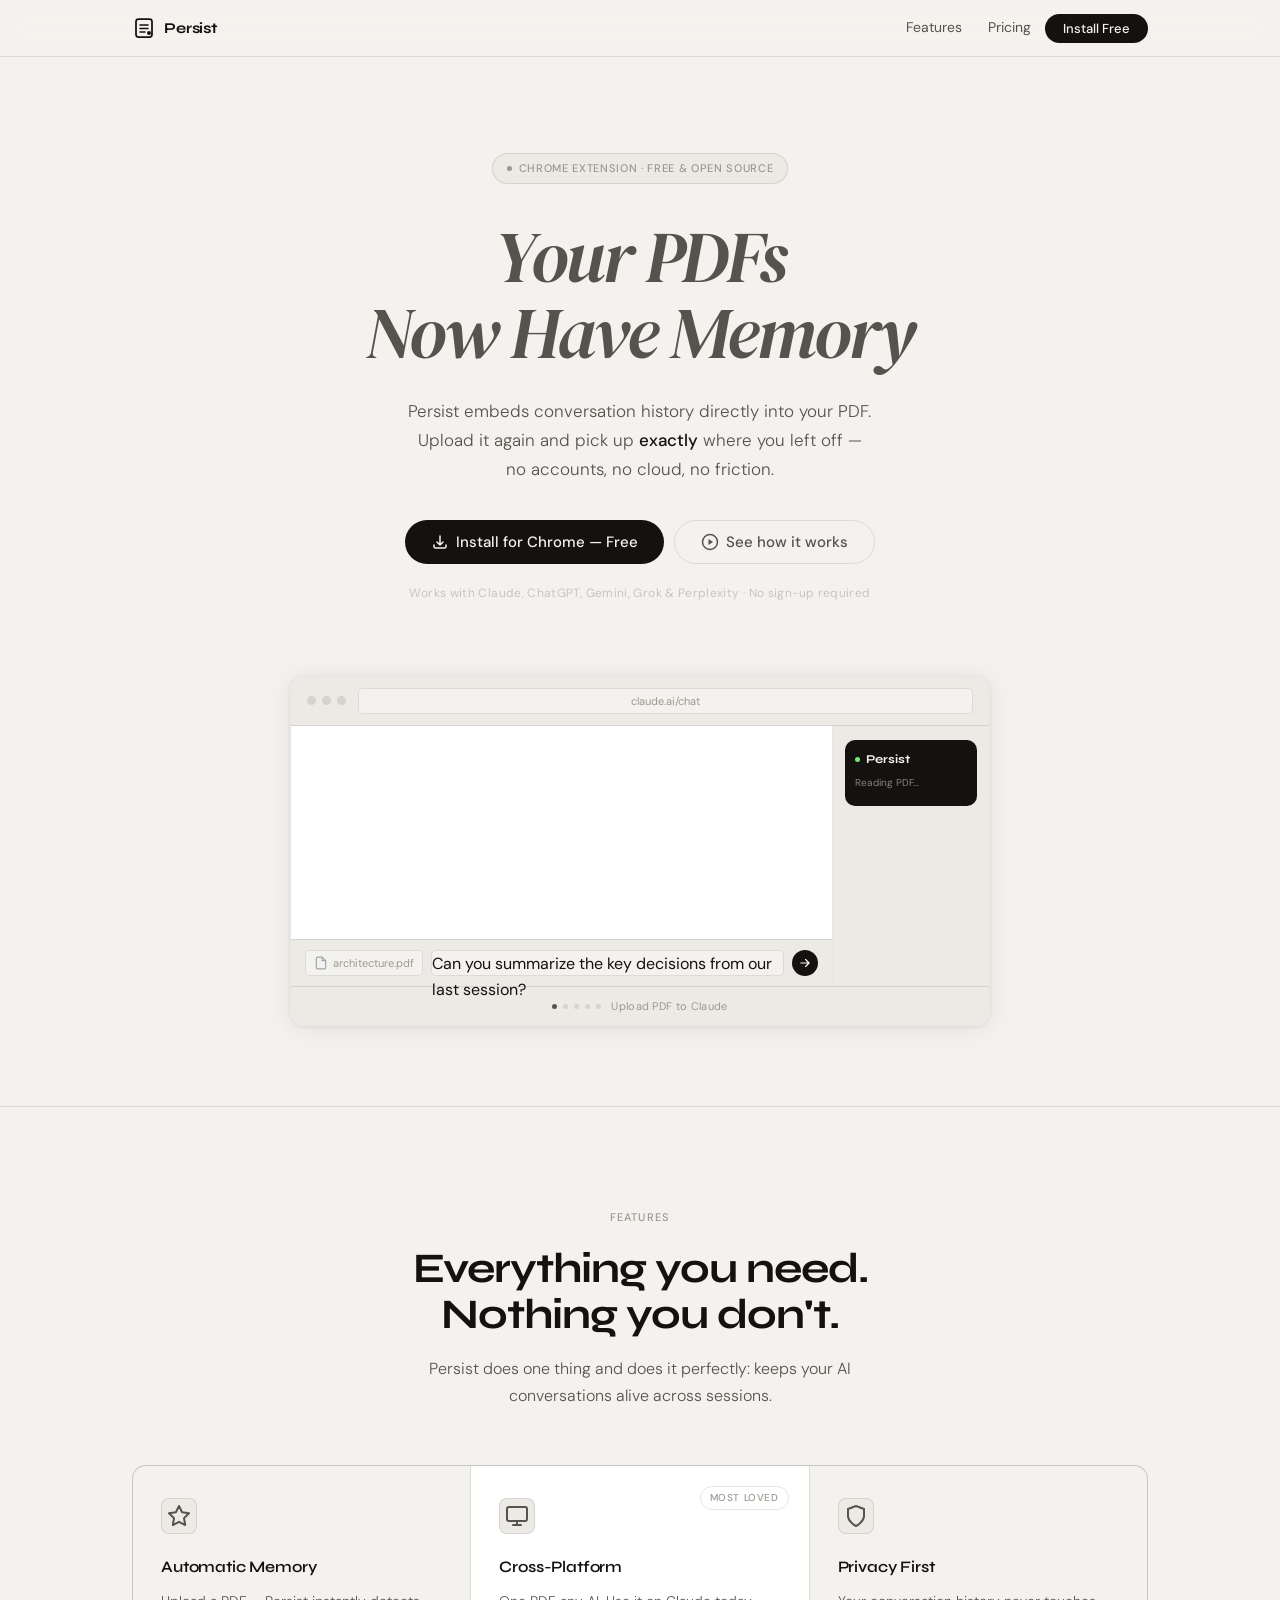
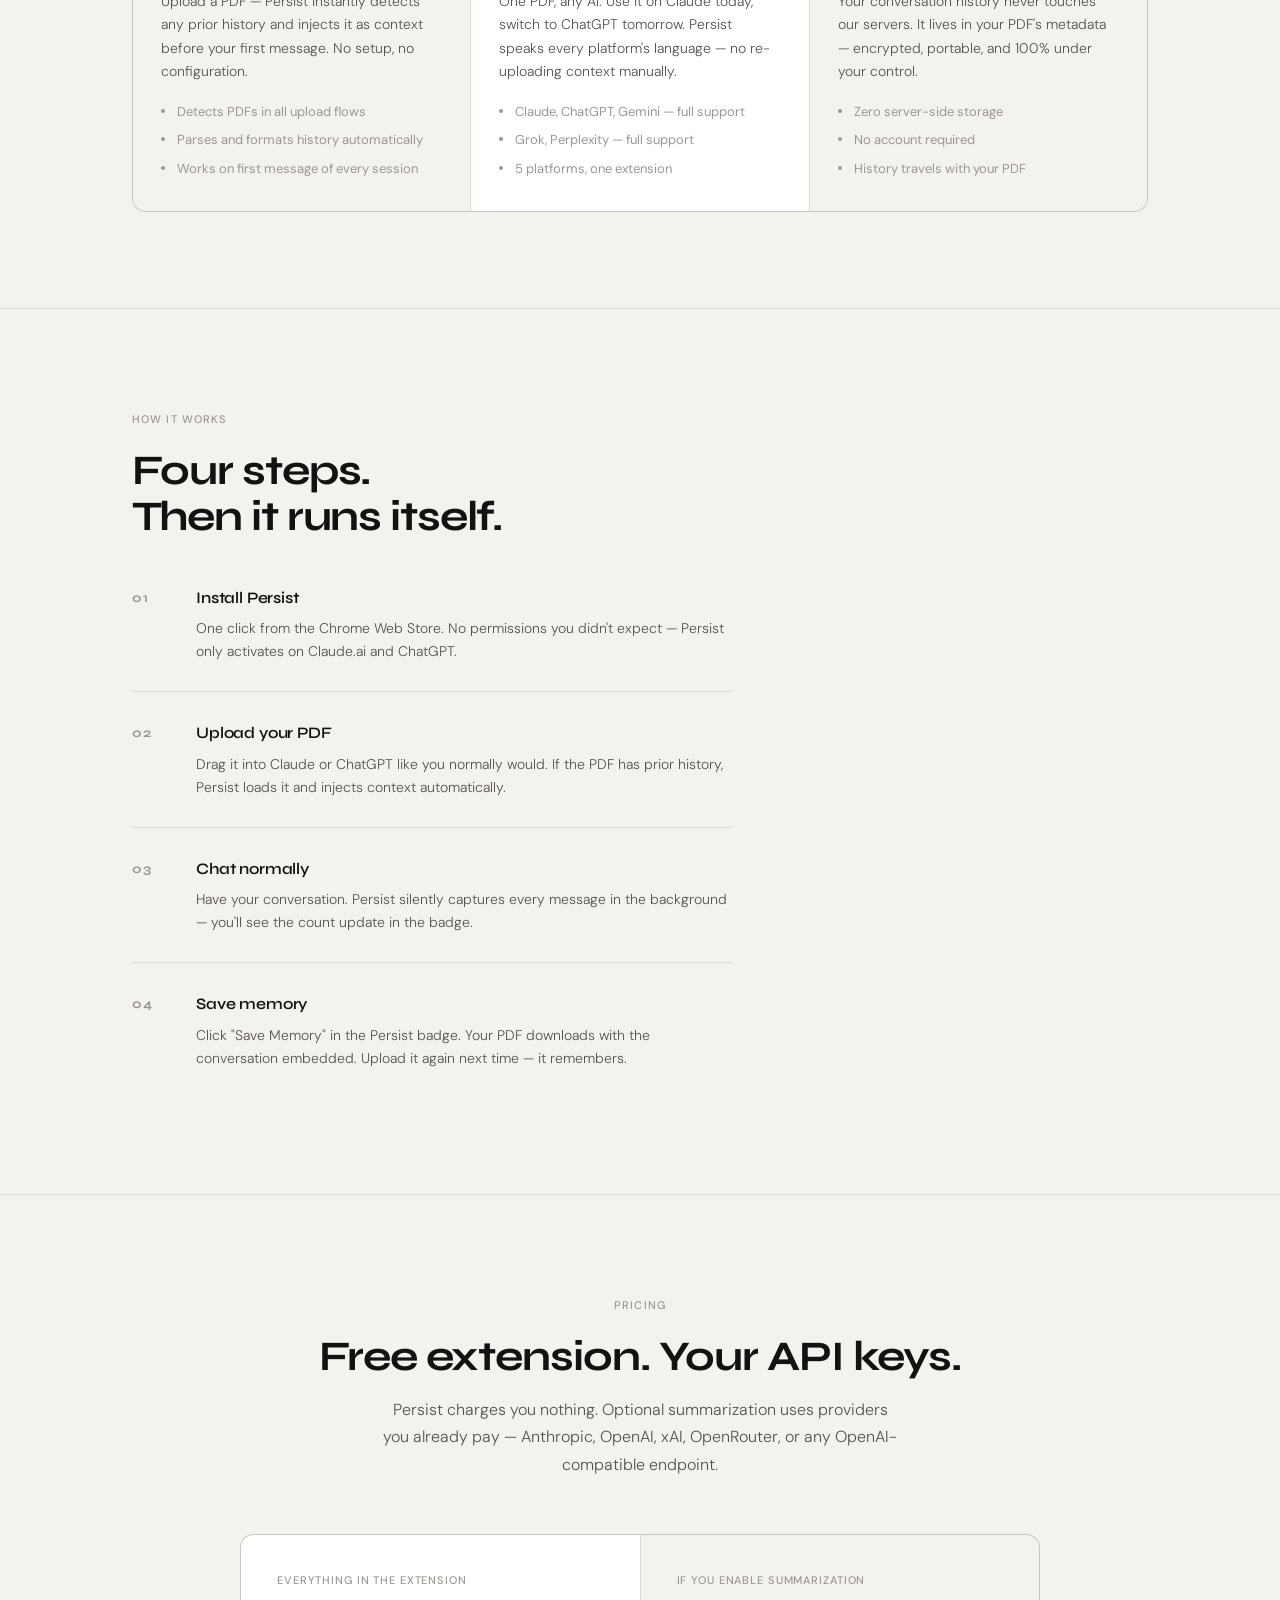
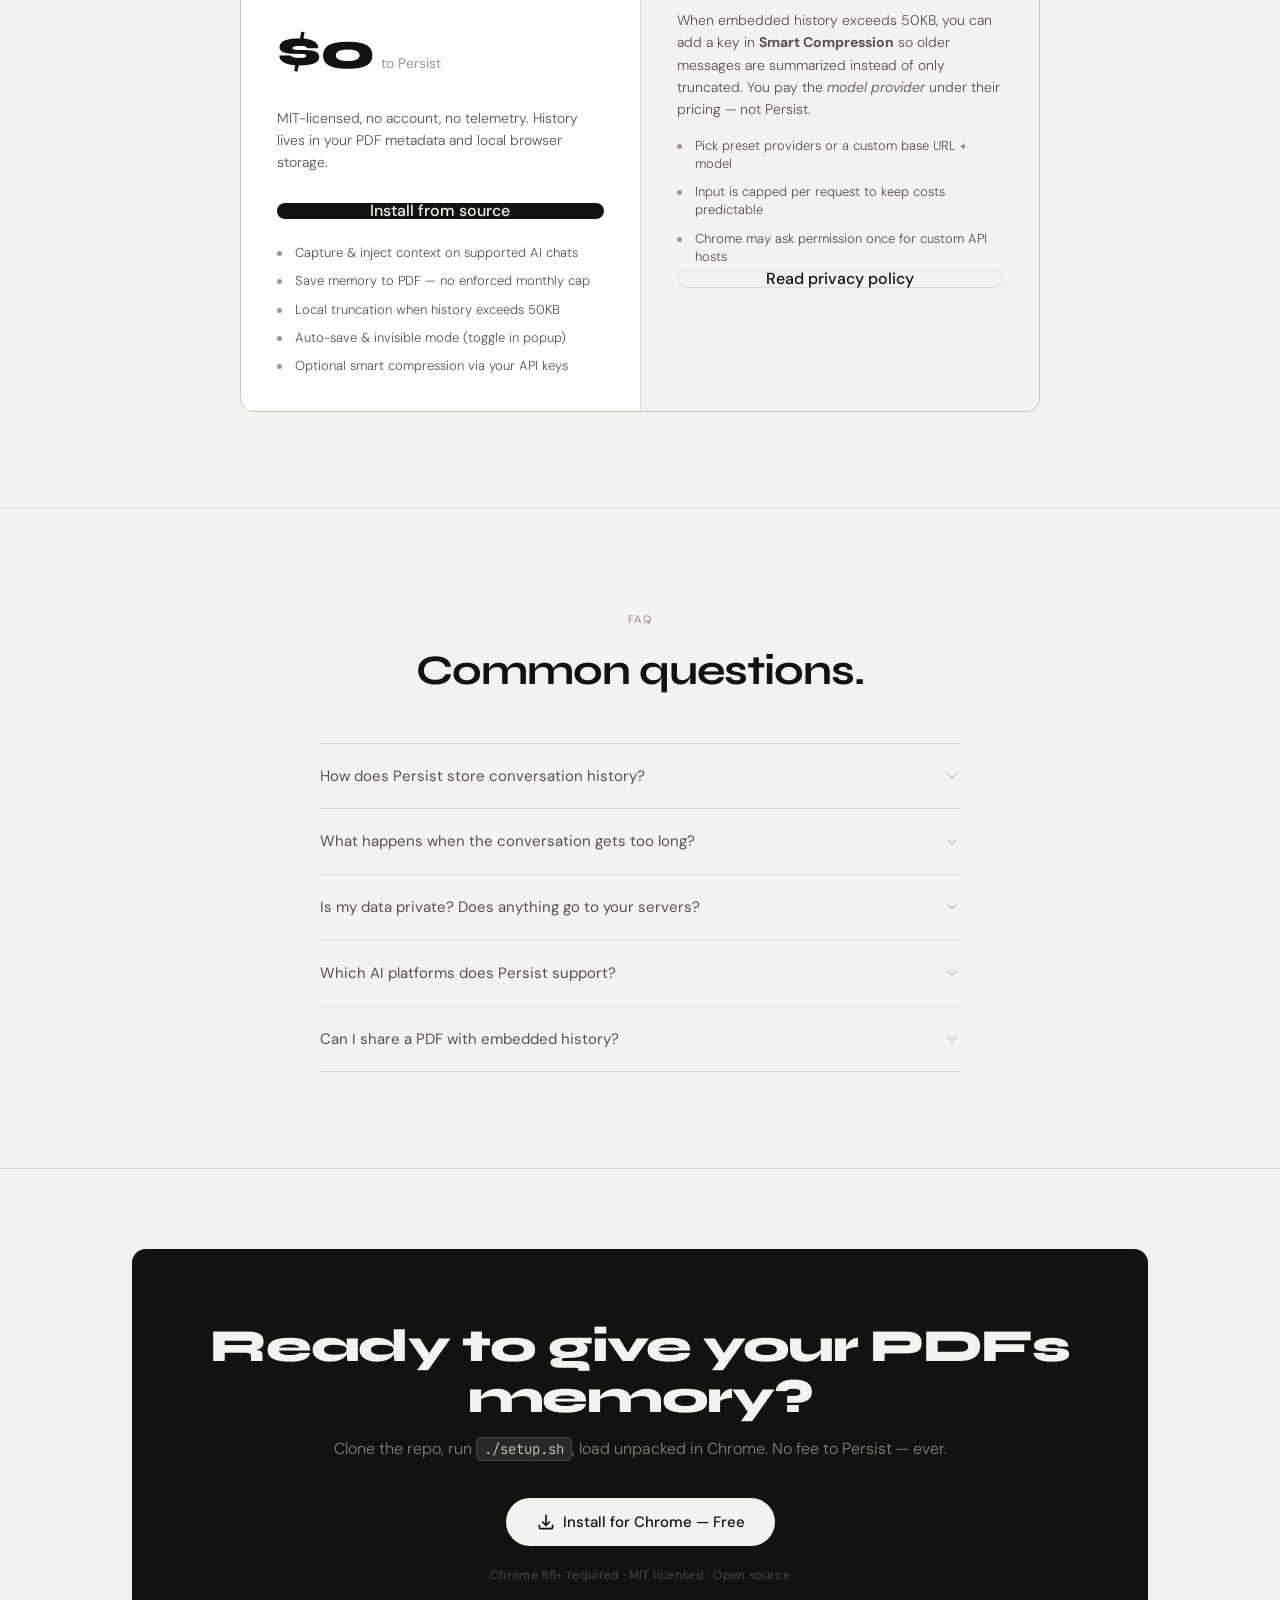
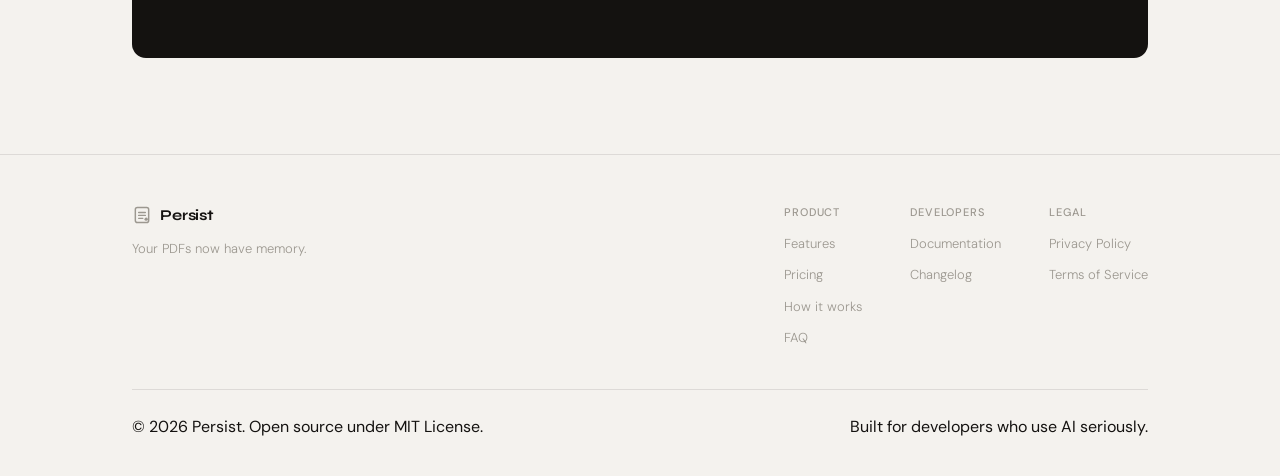
==== commit c6892ad2: "docs: add V2 privacy policy page for Chrome Web Store compliance - Add website/privacy.html — proper" ====
--- a/index.html
+++ b/index.html
@@ -3,11 +3,15 @@
 <head>
   <meta charset="utf-8">
   <meta name="viewport" content="width=device-width, initial-scale=1">
-  <meta name="description" content="Persist embeds conversation history directly into your PDF. Upload it again on Claude or ChatGPT and pick up exactly where you left off — no accounts, no cloud.">
-  <meta property="og:title" content="Persist — Your PDFs Now Have Memory">
-  <meta property="og:description" content="Persist conversation history across AI sessions. History lives inside your PDF.">
+  <meta name="description" content="Persist embeds AI conversation history directly into your PDF. Upload it again on Claude, ChatGPT, Gemini or Grok and pick up exactly where you left off — no accounts, no cloud.">
+  <meta property="og:title" content="Persist — AI Memory for PDFs">
+  <meta property="og:description" content="Give your PDFs persistent memory. Works with Claude, ChatGPT, Gemini, Grok & Perplexity. Free Chrome extension — no accounts, no servers, 100% private.">
   <meta property="og:type" content="website">
-  <title>Persist — Your PDFs Now Have Memory</title>
+  <meta property="og:url" content="https://apraba05.github.io/persistai/website/">
+  <meta name="twitter:card" content="summary_large_image">
+  <meta name="twitter:title" content="Persist — AI Memory for PDFs">
+  <meta name="twitter:description" content="Give your PDFs persistent memory. Works with Claude, ChatGPT, Gemini, Grok & Perplexity. Free & open source Chrome extension.">
+  <title>Persist — AI Memory for PDFs | Free Chrome Extension</title>
   <link rel="preconnect" href="https://fonts.googleapis.com">
   <link rel="preconnect" href="https://fonts.gstatic.com" crossorigin>
   <link href="https://fonts.googleapis.com/css2?family=Syne:wght@400;500;600;700;800&family=DM+Sans:opsz,wght@9..40,300;9..40,400;9..40,500&family=DM+Serif+Display:ital@0;1&family=JetBrains+Mono:wght@400&display=swap" rel="stylesheet">
@@ -75,7 +79,7 @@
             See how it works
           </a>
         </div>
-        <p class="hero-note">Works with Claude, ChatGPT · No sign-up required</p>
+        <p class="hero-note">Works with Claude, ChatGPT, Gemini, Grok & Perplexity · No sign-up required</p>
       </div>
 
       <!-- ANIMATED DEMO -->
@@ -173,9 +177,9 @@
           <h3 class="feature-title">Cross-Platform</h3>
           <p class="feature-desc">One PDF, any AI. Use it on Claude today, switch to ChatGPT tomorrow. Persist speaks every platform's language — no re-uploading context manually.</p>
           <ul class="feature-list">
-            <li>Claude.ai — full support</li>
-            <li>ChatGPT — full support</li>
-            <li>More platforms coming</li>
+            <li>Claude, ChatGPT, Gemini — full support</li>
+            <li>Grok, Perplexity — full support</li>
+            <li>5 platforms, one extension</li>
           </ul>
         </div>
 
@@ -273,7 +277,7 @@
             <li class="feat-yes">Input is capped per request to keep costs predictable</li>
             <li class="feat-yes">Chrome may ask permission once for custom API hosts</li>
           </ul>
-          <a href="../privacy.md" class="btn btn-outline btn-full">Read privacy policy</a>
+          <a href="./privacy.html" class="btn btn-outline btn-full">Read privacy policy</a>
         </div>
       </div>
     </div>
@@ -375,7 +379,7 @@
           </div>
           <div class="footer-link-group">
             <div class="footer-link-title">Legal</div>
-            <a href="../privacy.md" class="footer-link">Privacy Policy</a>
+            <a href="./privacy.html" class="footer-link">Privacy Policy</a>
             <a href="https://usepersist.com/terms" class="footer-link" target="_blank" rel="noopener">Terms of Service</a>
           </div>
         </nav>
